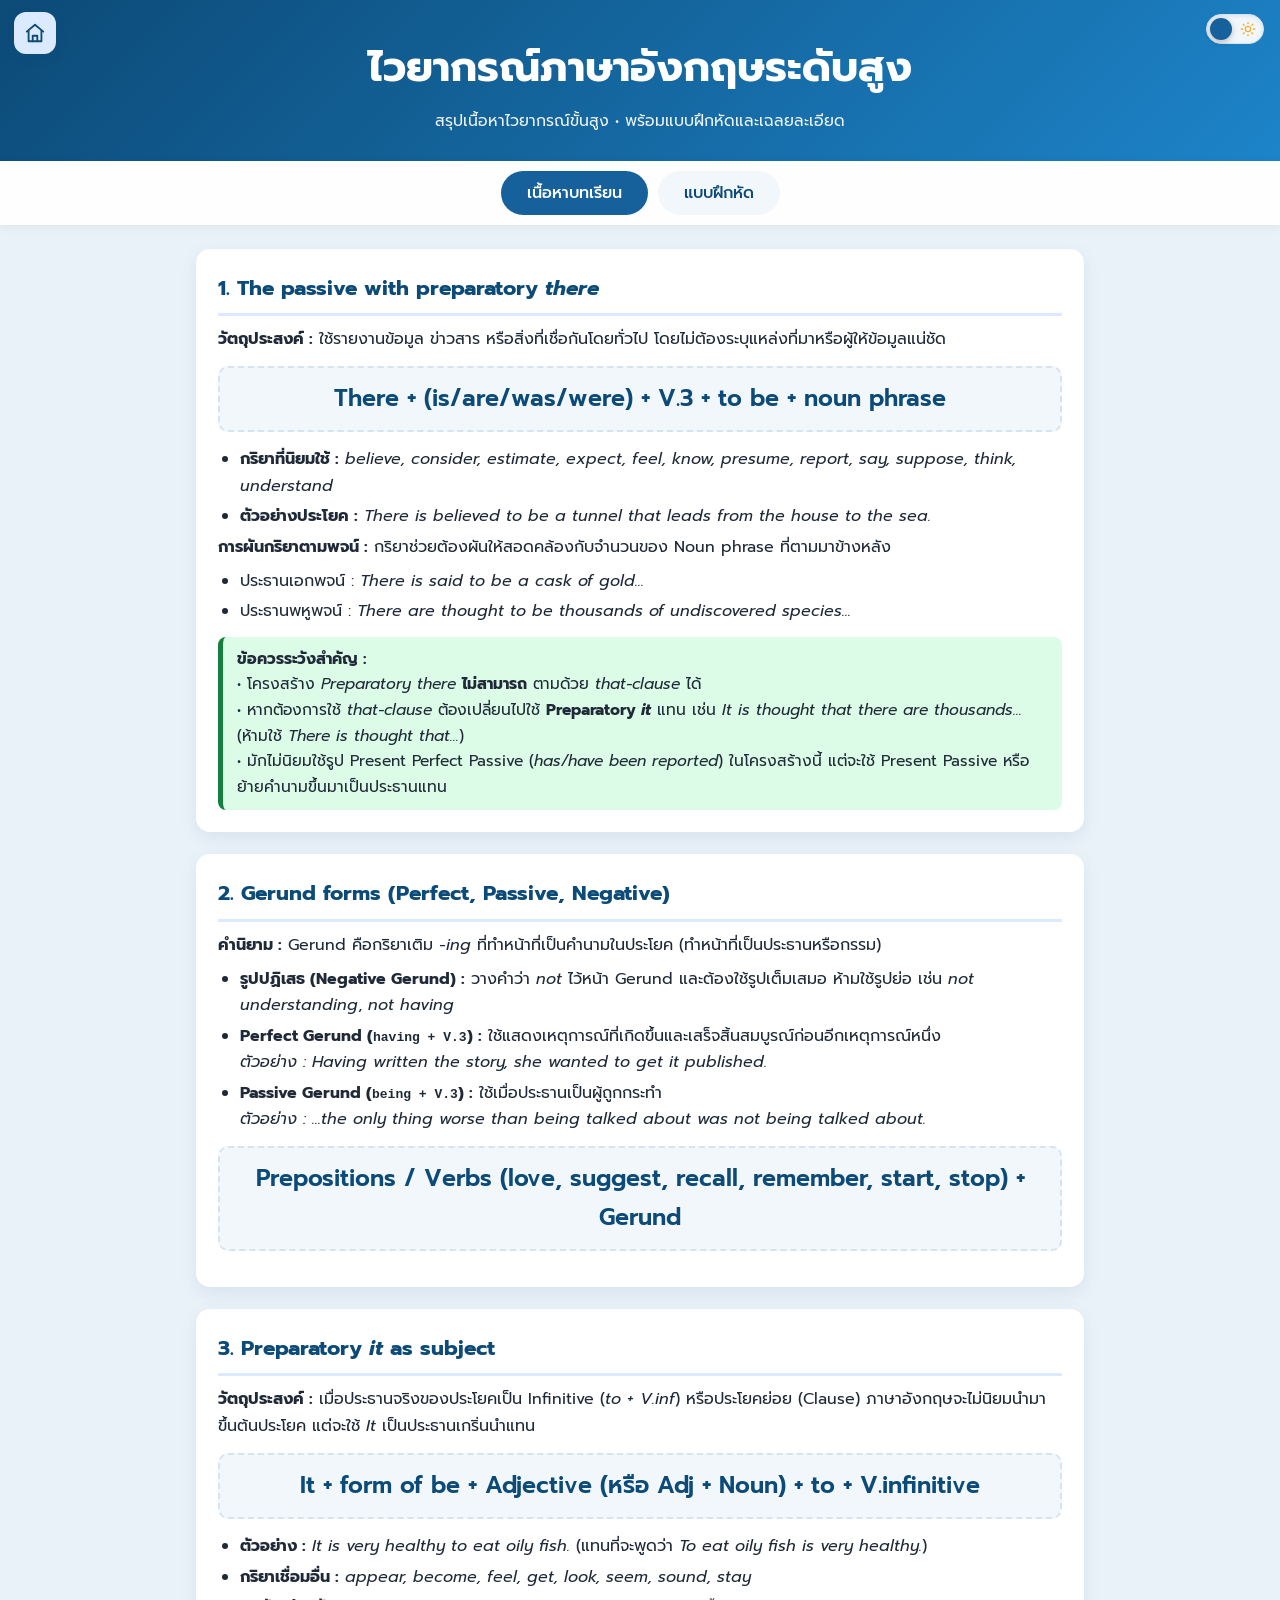
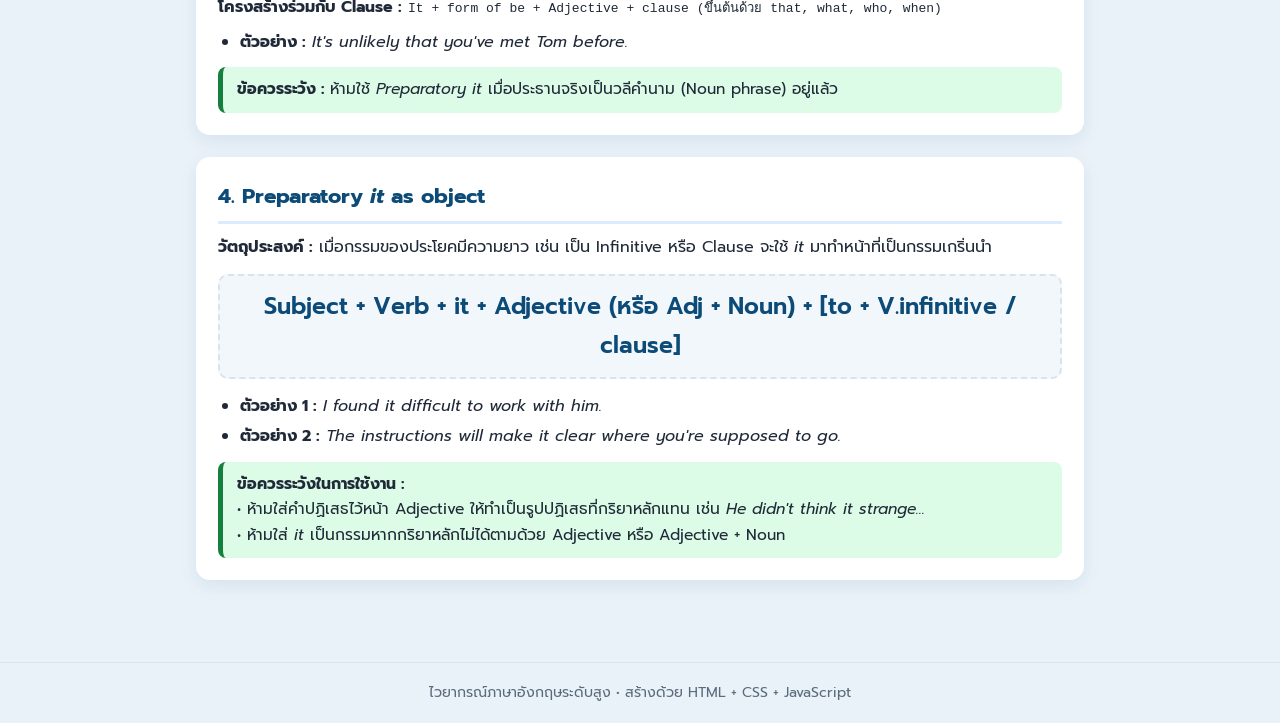
==== english.html @ a70f1b70 "Add interactive click choices and sub-tabs for english quiz" ====
<!DOCTYPE html>
<!-- ============================================================
     english.html : สรุปเนื้อหาและแบบฝึกหัดไวยากรณ์ภาษาอังกฤษระดับสูง
     ============================================================ -->
<html lang="th">
<head>
  <meta charset="UTF-8" />
  <meta name="viewport" content="width=device-width, initial-scale=1.0" />
  <meta name="color-scheme" content="light dark" />
  <title>ไวยากรณ์ภาษาอังกฤษระดับสูง | สรุปบทเรียนและแบบฝึกหัด</title>

  <link rel="preconnect" href="https://fonts.googleapis.com" />
  <link rel="preconnect" href="https://fonts.gstatic.com" crossorigin />
  <link href="https://fonts.googleapis.com/css2?family=Prompt:wght@300;400;500;600;700&display=swap" rel="stylesheet" />

  <link rel="stylesheet" href="style.css" />
  <style>
    /* สไตล์เพิ่มเติมสำหรับแบบฝึกหัดและการเฉลยแบบ Interactive */
    .quiz-container {
      margin-top: 20px;
    }
    .quiz-section-title {
      font-size: 1.5rem;
      color: var(--accent);
      margin: 32px 0 16px;
      padding-bottom: 8px;
      border-bottom: 2px solid var(--line, #e2e8f0);
    }
    .question-card {
      background: var(--card, #ffffff);
      border: 1px solid var(--line, #e2e8f0);
      border-radius: 12px;
      padding: 24px;
      margin-bottom: 20px;
      box-shadow: 0 4px 12px rgba(0,0,0,0.03);
    }
    .question-card h3 {
      font-size: 1.1rem;
      margin-bottom: 12px;
      color: var(--ink);
    }
    .question-card .tag-badge {
      display: inline-block;
      background: var(--blue-100, rgba(37, 99, 235, 0.1));
      color: var(--blue-900, var(--accent));
      font-size: 0.8rem;
      font-weight: 600;
      padding: 4px 10px;
      border-radius: 99px;
      margin-bottom: 10px;
    }
    .quiz-panel { display: none; }
    .quiz-panel.active { display: block; animation: fadeIn .35s ease; }

    /* ตัวเลือกแบบ Interactive Clickable Cards */
    .choices-grid {
      display: grid;
      gap: 10px;
      margin: 14px 0 16px;
    }
    .choice-btn {
      width: 100%;
      text-align: left;
      background: var(--field-bg, #fbfdff);
      border: 1.5px solid var(--line, #d7e3ee);
      border-radius: 10px;
      padding: 12px 16px;
      font-family: inherit;
      font-size: 0.98rem;
      color: var(--ink);
      cursor: pointer;
      display: flex;
      align-items: center;
      gap: 12px;
      transition: all 0.2s ease;
    }
    .choice-btn:hover:not(:disabled) {
      border-color: var(--blue-700, #16619c);
      background: var(--blue-100, #dbeafe);
    }
    .choice-key {
      display: grid;
      place-items: center;
      width: 28px;
      height: 28px;
      background: var(--soft-bg, #f2f7fb);
      border-radius: 6px;
      font-weight: 600;
      color: var(--blue-900, #0c4a77);
      flex-shrink: 0;
    }
    .choice-btn.correct {
      background: var(--green-bg, #dcfce7) !important;
      border-color: var(--green, #15803d) !important;
      color: var(--green, #15803d) !important;
    }
    .choice-btn.correct .choice-key {
      background: var(--green, #15803d);
      color: #fff;
    }
    .choice-btn.wrong {
      background: var(--red-bg, #fee2e2) !important;
      border-color: var(--red, #dc2626) !important;
      color: var(--red, #dc2626) !important;
    }
    .choice-btn.wrong .choice-key {
      background: var(--red, #dc2626);
      color: #fff;
    }

    /* กล่องแสดงผลลัพธ์และคำอธิบายทันที */
    .feedback-box {
      margin-top: 14px;
      padding: 16px;
      border-radius: 10px;
      font-size: 0.95rem;
      line-height: 1.6;
      animation: fadeIn .3s ease;
    }
    .feedback-box.good {
      background: var(--green-bg, #dcfce7);
      border-left: 4px solid var(--green, #15803d);
      color: var(--ink);
    }
    .feedback-box.bad {
      background: var(--red-bg, #fee2e2);
      border-left: 4px solid var(--red, #dc2626);
      color: var(--ink);
    }
  </style>
</head>

<body>

  <!-- ส่วนหัวของเว็บ -->
  <header class="site-header">
    <h1>ไวยากรณ์ภาษาอังกฤษระดับสูง</h1>
    <p>สรุปเนื้อหาไวยากรณ์ขั้นสูง • พร้อมแบบฝึกหัดและเฉลยละเอียด</p>
  </header>

  <!-- ปุ่มโลโก้ "หน้าแรก" : กลับหน้าหลัก index.html -->
  <a href="index.html" id="home-logo" class="home-logo" aria-label="กลับหน้าแรก" title="กลับหน้าแรก">
    <svg viewBox="0 0 24 24" fill="none" stroke="currentColor" stroke-width="2" stroke-linecap="round" stroke-linejoin="round" aria-hidden="true">
      <path d="M3 10.5 12 3l9 7.5"/>
      <path d="M5 9.5V21h14V9.5"/>
      <path d="M9.5 21v-6h5v6"/>
    </svg>
  </a>

  <!-- เมนูแท็บสลับหน้า -->
  <nav class="tabs" id="main-tabs">
    <button id="tab-lesson" class="tab active">เนื้อหาบทเรียน</button>
    <button id="tab-quiz" class="tab">แบบฝึกหัด</button>
  </nav>

  <!-- สวิตช์โหมดมืด/สว่าง -->
  <label class="theme-switch" title="สลับโหมดมืด/สว่าง">
    <input type="checkbox" id="theme-toggle" aria-label="สลับโหมดมืด/สว่าง" />
    <span class="switch-track">
      <svg class="icon-moon" viewBox="0 0 24 24" fill="none" stroke="currentColor" stroke-width="2" stroke-linecap="round" stroke-linejoin="round" aria-hidden="true">
        <path d="M21 12.79A9 9 0 1 1 11.21 3 7 7 0 0 0 21 12.79z"/>
      </svg>
      <svg class="icon-sun" viewBox="0 0 24 24" fill="none" stroke="currentColor" stroke-width="2" stroke-linecap="round" stroke-linejoin="round" aria-hidden="true">
        <circle cx="12" cy="12" r="4"/>
        <path d="M12 2v2M12 20v2M4.93 4.93l1.41 1.41M17.66 17.66l1.41 1.41M2 12h2M20 12h2M6.34 17.66l-1.41 1.41M19.07 4.93l-1.41 1.41"/>
      </svg>
      <span class="switch-knob"></span>
    </span>
  </label>

  <main>
    <!-- SECTION 1 : เนื้อหาบทเรียน -->
    <section id="lesson-section" class="page active">

      <!-- หัวข้อที่ 1 -->
      <article class="lesson-card card">
        <h2>1. The passive with preparatory <i>there</i></h2>
        <p><b>วัตถุประสงค์ :</b> ใช้รายงานข้อมูล ข่าวสาร หรือสิ่งที่เชื่อกันโดยทั่วไป โดยไม่ต้องระบุแหล่งที่มาหรือผู้ให้ข้อมูลแน่ชัด</p>
        <div class="formula">There + (is/are/was/were) + V.3 + to be + noun phrase</div>
        <ul>
          <li><b>กริยาที่นิยมใช้ :</b> <i>believe, consider, estimate, expect, feel, know, presume, report, say, suppose, think, understand</i></li>
          <li><b>ตัวอย่างประโยค :</b> <i>There is believed to be a tunnel that leads from the house to the sea.</i></li>
        </ul>
        <p><b>การผันกริยาตามพจน์ :</b> กริยาช่วยต้องผันให้สอดคล้องกับจำนวนของ Noun phrase ที่ตามมาข้างหลัง</p>
        <ul>
          <li>ประธานเอกพจน์ : <i>There is said to be a cask of gold...</i></li>
          <li>ประธานพหูพจน์ : <i>There are thought to be thousands of undiscovered species...</i></li>
        </ul>
        <div class="example-box">
          <b>ข้อควรระวังสำคัญ :</b><br>
          • โครงสร้าง <i>Preparatory there</i> <b>ไม่สามารถ</b> ตามด้วย <i>that-clause</i> ได้<br>
          • หากต้องการใช้ <i>that-clause</i> ต้องเปลี่ยนไปใช้ <b>Preparatory <i>it</i></b> แทน เช่น <i>It is thought that there are thousands...</i> (ห้ามใช้ <i>There is thought that...</i>)<br>
          • มักไม่นิยมใช้รูป Present Perfect Passive (<i>has/have been reported</i>) ในโครงสร้างนี้ แต่จะใช้ Present Passive หรือย้ายคำนามขึ้นมาเป็นประธานแทน
        </div>
      </article>

      <!-- หัวข้อที่ 2 -->
      <article class="lesson-card card">
        <h2>2. Gerund forms (Perfect, Passive, Negative)</h2>
        <p><b>คำนิยาม :</b> Gerund คือกริยาเติม <i>-ing</i> ที่ทำหน้าที่เป็นคำนามในประโยค (ทำหน้าที่เป็นประธานหรือกรรม)</p>
        <ul>
          <li><b>รูปปฏิเสธ (Negative Gerund) :</b> วางคำว่า <i>not</i> ไว้หน้า Gerund และต้องใช้รูปเต็มเสมอ ห้ามใช้รูปย่อ เช่น <i>not understanding</i>, <i>not having</i></li>
          <li><b>Perfect Gerund (<code>having + V.3</code>) :</b> ใช้แสดงเหตุการณ์ที่เกิดขึ้นและเสร็จสิ้นสมบูรณ์ก่อนอีกเหตุการณ์หนึ่ง<br>
            <i>ตัวอย่าง : Having written the story, she wanted to get it published.</i>
          </li>
          <li><b>Passive Gerund (<code>being + V.3</code>) :</b> ใช้เมื่อประธานเป็นผู้ถูกกระทำ<br>
            <i>ตัวอย่าง : ...the only thing worse than being talked about was not being talked about.</i>
          </li>
        </ul>
        <div class="formula">Prepositions / Verbs (love, suggest, recall, remember, start, stop) + Gerund</div>
      </article>

      <!-- หัวข้อที่ 3 -->
      <article class="lesson-card card">
        <h2>3. Preparatory <i>it</i> as subject</h2>
        <p><b>วัตถุประสงค์ :</b> เมื่อประธานจริงของประโยคเป็น Infinitive (<i>to + V.inf</i>) หรือประโยคย่อย (Clause) ภาษาอังกฤษจะไม่นิยมนำมาขึ้นต้นประโยค แต่จะใช้ <i>It</i> เป็นประธานเกริ่นนำแทน</p>
        <div class="formula">It + form of be + Adjective (หรือ Adj + Noun) + to + V.infinitive</div>
        <ul>
          <li><b>ตัวอย่าง :</b> <i>It is very healthy to eat oily fish.</i> (แทนที่จะพูดว่า <i>To eat oily fish is very healthy.</i>)</li>
          <li><b>กริยาเชื่อมอื่น :</b> <i>appear, become, feel, get, look, seem, sound, stay</i></li>
        </ul>
        <p><b>โครงสร้างร่วมกับ Clause :</b> <code>It + form of be + Adjective + clause (ขึ้นต้นด้วย that, what, who, when)</code></p>
        <ul>
          <li><b>ตัวอย่าง :</b> <i>It's unlikely that you've met Tom before.</i></li>
        </ul>
        <div class="example-box">
          <b>ข้อควรระวัง :</b> ห้ามใช้ <i>Preparatory it</i> เมื่อประธานจริงเป็นวลีคำนาม (Noun phrase) อยู่แล้ว
        </div>
      </article>

      <!-- หัวข้อที่ 4 -->
      <article class="lesson-card card">
        <h2>4. Preparatory <i>it</i> as object</h2>
        <p><b>วัตถุประสงค์ :</b> เมื่อกรรมของประโยคมีความยาว เช่น เป็น Infinitive หรือ Clause จะใช้ <i>it</i> มาทำหน้าที่เป็นกรรมเกริ่นนำ</p>
        <div class="formula">Subject + Verb + it + Adjective (หรือ Adj + Noun) + [to + V.infinitive / clause]</div>
        <ul>
          <li><b>ตัวอย่าง 1 :</b> <i>I found it difficult to work with him.</i></li>
          <li><b>ตัวอย่าง 2 :</b> <i>The instructions will make it clear where you're supposed to go.</i></li>
        </ul>
        <div class="example-box">
          <b>ข้อควรระวังในการใช้งาน :</b><br>
          • ห้ามใส่คำปฏิเสธไว้หน้า Adjective ให้ทำเป็นรูปปฏิเสธที่กริยาหลักแทน เช่น <i>He didn't think it strange...</i><br>
          • ห้ามใส่ <i>it</i> เป็นกรรมหากกริยาหลักไม่ได้ตามด้วย Adjective หรือ Adjective + Noun
        </div>
      </article>

    </section>

    <!-- SECTION 2 : แบบฝึกหัด (20 ข้อ) -->
    <section id="quiz-section" class="page">
      <div class="quiz-container">
        <h2 class="quiz-section-title">แบบฝึกหัดทบทวนไวยากรณ์ (English Quiz - 20 ข้อ)</h2>

        <!-- สลับแท็บย่อยในแบบฝึกหัด -->
        <nav class="tabs" id="quiz-sub-tabs" style="margin-bottom: 24px; position: static; box-shadow: none;">
          <button id="sub-tab-general" class="tab active">แบบฝึกหัดทั่วไป (ข้อ 1-10)</button>
          <button id="sub-tab-exam" class="tab">แบบฝึกหัดสอบเข้า / IELTS (ข้อ 11-20)</button>
        </nav>

        <!-- ==================== 1. ระดับพื้นฐาน (General Quiz) 10 ข้อ ==================== -->
        <div id="quiz-general-panel" class="quiz-panel active">
          <h3 style="color: var(--ink); margin: 0 0 16px;">1. ระดับพื้นฐาน (General Quiz)</h3>

          <!-- ข้อ 1 -->
          <div class="question-card" data-correct="1">
            <span class="tag-badge">หัวข้อที่ 1: Preparatory There</span>
            <h3>ข้อ 1: ______ believed to be a rare species of bird living in this remote forest.</h3>
            <div class="choices">
              <button class="choice-btn" data-index="0"><span class="choice-key">A</span><span>It is</span></button>
              <button class="choice-btn" data-index="1"><span class="choice-key">B</span><span>There is</span></button>
              <button class="choice-btn" data-index="2"><span class="choice-key">C</span><span>There are</span></button>
              <button class="choice-btn" data-index="3"><span class="choice-key">D</span><span>They are</span></button>
            </div>
            <div class="feedback" hidden>
              <b>ตอบ: B) There is</b><br>
              <b>คำอธิบาย:</b> ใช้โครงสร้าง <i>There + is + believed to be + noun phrase</i> เนื่องจาก noun phrase (a rare species) เป็นเอกพจน์ จึงใช้ <i>is</i>
            </div>
          </div>

          <!-- ข้อ 2 -->
          <div class="question-card" data-correct="2">
            <span class="tag-badge">หัวข้อที่ 2: Gerund Forms</span>
            <h3>ข้อ 2: She was proud of ______ the national competition last year.</h3>
            <div class="choices">
              <button class="choice-btn" data-index="0"><span class="choice-key">A</span><span>win</span></button>
              <button class="choice-btn" data-index="1"><span class="choice-key">B</span><span>winning</span></button>
              <button class="choice-btn" data-index="2"><span class="choice-key">C</span><span>having won</span></button>
              <button class="choice-btn" data-index="3"><span class="choice-key">D</span><span>being won</span></button>
            </div>
            <div class="feedback" hidden>
              <b>ตอบ: C) having won</b><br>
              <b>คำอธิบาย:</b> หลังบุพบท (of) ต้องใช้ Gerund และเหตุการณ์ชนะเกิดขึ้นเสร็จสิ้นก่อนความภูมิใจในปัจจุบัน จึงใช้ Perfect Gerund (<i>having + V.3</i>)
            </div>
          </div>

          <!-- ข้อ 3 -->
          <div class="question-card" data-correct="0">
            <span class="tag-badge">หัวข้อที่ 2: Negative Gerund</span>
            <h3>ข้อ 3: ______ the rules clearly caused a major misunderstanding among team members.</h3>
            <div class="choices">
              <button class="choice-btn" data-index="0"><span class="choice-key">A</span><span>Not explaining</span></button>
              <button class="choice-btn" data-index="1"><span class="choice-key">B</span><span>Explaining not</span></button>
              <button class="choice-btn" data-index="2"><span class="choice-key">C</span><span>Didn't explain</span></button>
              <button class="choice-btn" data-index="3"><span class="choice-key">D</span><span>No explaining</span></button>
            </div>
            <div class="feedback" hidden>
              <b>ตอบ: A) Not explaining</b><br>
              <b>คำอธิบาย:</b> รูปปฏิเสธของ Gerund ต้องวางคำว่า <i>not</i> ไว้หน้า Gerund เสมอ (ห้ามใช้รูปย่อและห้ามไว้หลัง)
            </div>
          </div>

          <!-- ข้อ 4 -->
          <div class="question-card" data-correct="2">
            <span class="tag-badge">หัวข้อที่ 3: Preparatory It (Subject)</span>
            <h3>ข้อ 4: ______ is essential to submit your application before the deadline.</h3>
            <div class="choices">
              <button class="choice-btn" data-index="0"><span class="choice-key">A</span><span>There</span></button>
              <button class="choice-btn" data-index="1"><span class="choice-key">B</span><span>This</span></button>
              <button class="choice-btn" data-index="2"><span class="choice-key">C</span><span>It</span></button>
              <button class="choice-btn" data-index="3"><span class="choice-key">D</span><span>That</span></button>
            </div>
            <div class="feedback" hidden>
              <b>ตอบ: C) It</b><br>
              <b>คำอธิบาย:</b> ใช้ Preparatory <i>it</i> เป็นประธานเกริ่นนำ เมื่อประธานแท้จริงอยู่ข้างหลังคือ Infinitive phrase (<i>to submit...</i>)
            </div>
          </div>

          <!-- ข้อ 5 -->
          <div class="question-card" data-correct="2">
            <span class="tag-badge">หัวข้อที่ 4: Preparatory It (Object)</span>
            <h3>ข้อ 5: I find ______ difficult to concentrate when listening to loud music.</h3>
            <div class="choices">
              <button class="choice-btn" data-index="0"><span class="choice-key">A</span><span>this</span></button>
              <button class="choice-btn" data-index="1"><span class="choice-key">B</span><span>that</span></button>
              <button class="choice-btn" data-index="2"><span class="choice-key">C</span><span>it</span></button>
              <button class="choice-btn" data-index="3"><span class="choice-key">D</span><span>what</span></button>
            </div>
            <div class="feedback" hidden>
              <b>ตอบ: C) it</b><br>
              <b>คำอธิบาย:</b> ใช้ Preparatory <i>it</i> เป็นกรรมเกริ่นนำตามหลังกริยา (find) ก่อนตามด้วย Adjective (difficult) และ Infinitive phrase
            </div>
          </div>

          <!-- ข้อ 6 -->
          <div class="question-card" data-correct="2">
            <span class="tag-badge">หัวข้อที่ 1: Preparatory There</span>
            <h3>ข้อ 6: ______ thought to be several reasons for the sudden climate change.</h3>
            <div class="choices">
              <button class="choice-btn" data-index="0"><span class="choice-key">A</span><span>It is</span></button>
              <button class="choice-btn" data-index="1"><span class="choice-key">B</span><span>There is</span></button>
              <button class="choice-btn" data-index="2"><span class="choice-key">C</span><span>There are</span></button>
              <button class="choice-btn" data-index="3"><span class="choice-key">D</span><span>They are</span></button>
            </div>
            <div class="feedback" hidden>
              <b>ตอบ: C) There are</b><br>
              <b>คำอธิบาย:</b> Noun phrase คือ "several reasons" เป็นพหูพจน์ กริยาจึงต้องใช้ <i>are thought to be</i>
            </div>
          </div>

          <!-- ข้อ 7 -->
          <div class="question-card" data-correct="2">
            <span class="tag-badge">หัวข้อที่ 2: Passive Gerund</span>
            <h3>ข้อ 7: He really dislikes ______ without being given a proper chance to explain.</h3>
            <div class="choices">
              <button class="choice-btn" data-index="0"><span class="choice-key">A</span><span>to judge</span></button>
              <button class="choice-btn" data-index="1"><span class="choice-key">B</span><span>judging</span></button>
              <button class="choice-btn" data-index="2"><span class="choice-key">C</span><span>being judged</span></button>
              <button class="choice-btn" data-index="3"><span class="choice-key">D</span><span>having judged</span></button>
            </div>
            <div class="feedback" hidden>
              <b>ตอบ: C) being judged</b><br>
              <b>คำอธิบาย:</b> หลัง dislike ต้องตามด้วย Gerund และในบริบทนี้ประธานเป็นผู้ถูกตัดสิน จึงต้องใช้ Passive Gerund (<i>being + V.3</i>)
            </div>
          </div>

          <!-- ข้อ 8 -->
          <div class="question-card" data-correct="1">
            <span class="tag-badge">หัวข้อที่ 3: Preparatory It (Subject)</span>
            <h3>ข้อ 8: ______ seemed that nobody understood the complicated instructions.</h3>
            <div class="choices">
              <button class="choice-btn" data-index="0"><span class="choice-key">A</span><span>There</span></button>
              <button class="choice-btn" data-index="1"><span class="choice-key">B</span><span>It</span></button>
              <button class="choice-btn" data-index="2"><span class="choice-key">C</span><span>This</span></button>
              <button class="choice-btn" data-index="3"><span class="choice-key">D</span><span>What</span></button>
            </div>
            <div class="feedback" hidden>
              <b>ตอบ: B) It</b><br>
              <b>คำอธิบาย:</b> โครงสร้าง <i>It + seemed + that-clause</i> ใช้เกริ่นนำประโยคย่อยที่เป็นประธานแท้จริง
            </div>
          </div>

          <!-- ข้อ 9 -->
          <div class="question-card" data-correct="2">
            <span class="tag-badge">หัวข้อที่ 4: Preparatory It (Object)</span>
            <h3>ข้อ 9: We consider ______ important to protect our personal data online.</h3>
            <div class="choices">
              <button class="choice-btn" data-index="0"><span class="choice-key">A</span><span>this</span></button>
              <button class="choice-btn" data-index="1"><span class="choice-key">B</span><span>that</span></button>
              <button class="choice-btn" data-index="2"><span class="choice-key">C</span><span>it</span></button>
              <button class="choice-btn" data-index="3"><span class="choice-key">D</span><span>them</span></button>
            </div>
            <div class="feedback" hidden>
              <b>ตอบ: C) it</b><br>
              <b>คำอธิบาย:</b> ใช้ <i>it</i> เป็นกรรมเกริ่นนำก่อน Adjective (important) และ to-infinitive phrase
            </div>
          </div>

          <!-- ข้อ 10 -->
          <div class="question-card" data-correct="1">
            <span class="tag-badge">หัวข้อที่ 2: Gerund after Prepositions</span>
            <h3>ข้อ 10: Instead of ______, she decided to talk directly to the manager.</h3>
            <div class="choices">
              <button class="choice-btn" data-index="0"><span class="choice-key">A</span><span>complain</span></button>
              <button class="choice-btn" data-index="1"><span class="choice-key">B</span><span>complaining</span></button>
              <button class="choice-btn" data-index="2"><span class="choice-key">C</span><span>complained</span></button>
              <button class="choice-btn" data-index="3"><span class="choice-key">D</span><span>having complain</span></button>
            </div>
            <div class="feedback" hidden>
              <b>ตอบ: B) complaining</b><br>
              <b>คำอธิบาย:</b> หลังบุพบท (instead of) ต้องตามด้วยกริยาเติม <i>-ing</i> (Gerund) เสมอ
            </div>
          </div>
        </div>


        <!-- ==================== 2. ระดับสอบเข้าและเก็งข้อสอบสากล (Exam Prep) 10 ข้อ ==================== -->
        <div id="quiz-exam-panel" class="quiz-panel" hidden>
          <h3 style="color: var(--ink); margin: 0 0 16px;">2. ระดับสอบเข้าและเก็งข้อสอบสากล (Exam Prep)</h3>

          <!-- ข้อ 11 -->
          <div class="question-card" data-correct="2">
            <span class="tag-badge">แนวข้อสอบ: A-Level English</span>
            <h3>ข้อ 11: Which of the following sentences is grammatically INCORRECT?</h3>
            <div class="choices">
              <button class="choice-btn" data-index="0"><span class="choice-key">A</span><span>There are reported to be several new planets discovered recently.</span></button>
              <button class="choice-btn" data-index="1"><span class="choice-key">B</span><span>It is thought that there are thousands of stars in the galaxy.</span></button>
              <button class="choice-btn" data-index="2"><span class="choice-key">C</span><span>There is believed that the ancient artifact dates back to 500 BC.</span></button>
              <button class="choice-btn" data-index="3"><span class="choice-key">D</span><span>Thousands of species are thought to exist in the Amazon rainforest.</span></button>
            </div>
            <div class="feedback" hidden>
              <b>ตอบ: C) There is believed that the ancient artifact dates back to 500 BC.</b><br>
              <b>คำอธิบาย:</b> โครงสร้าง <i>Preparatory there</i> ห้ามตามด้วย <i>that-clause</i> เด็ดขาด (ต้องใช้ <i>It is believed that...</i> แทน) ข้อ C จึงผิดหลักไวยากรณ์
            </div>
          </div>

          <!-- ข้อ 12 -->
          <div class="question-card" data-correct="1">
            <span class="tag-badge">แนวข้อสอบ: TGAT English</span>
            <h3>ข้อ 12: Due to her exceptional performance, she couldn't help ______ when the director offered her the leading role.</h3>
            <div class="choices">
              <button class="choice-btn" data-index="0"><span class="choice-key">A</span><span>cry</span></button>
              <button class="choice-btn" data-index="1"><span class="choice-key">B</span><span>crying</span></button>
              <button class="choice-btn" data-index="2"><span class="choice-key">C</span><span>being cried</span></button>
              <button class="choice-btn" data-index="3"><span class="choice-key">D</span><span>having cried</span></button>
            </div>
            <div class="feedback" hidden>
              <b>ตอบ: B) crying</b><br>
              <b>คำอธิบาย:</b> สำนวน <i>couldn't help</i> ต้องตามด้วยกริยาเติม <i>-ing</i> (Gerund) เสมอ หมายถึง "อดไม่ได้ที่จะ..."
            </div>
          </div>

          <!-- ข้อ 13 -->
          <div class="question-card" data-correct="1">
            <span class="tag-badge">แนวข้อสอบ: IELTS Reading & Grammar</span>
            <h3>ข้อ 13: Many scientists consider ______ vital to preserve endangered ecosystems before it is too late.</h3>
            <div class="choices">
              <button class="choice-btn" data-index="0"><span class="choice-key">A</span><span>this</span></button>
              <button class="choice-btn" data-index="1"><span class="choice-key">B</span><span>it</span></button>
              <button class="choice-btn" data-index="2"><span class="choice-key">C</span><span>that</span></button>
              <button class="choice-btn" data-index="3"><span class="choice-key">D</span><span>what</span></button>
            </div>
            <div class="feedback" hidden>
              <b>ตอบ: B) it</b><br>
              <b>คำอธิบาย:</b> ใช้ Preparatory <i>it</i> เป็นกรรมรองรับโครงสร้าง <i>Subject + consider + it + Adj (vital) + to-infinitive (to preserve...)</i>
            </div>
          </div>

          <!-- ข้อ 14 -->
          <div class="question-card" data-correct="1">
            <span class="tag-badge">แนวข้อสอบ: Advanced University Entrance</span>
            <h3>ข้อ 14: ______ denied that economic inflation has severely impacted small businesses nationwide.</h3>
            <div class="choices">
              <button class="choice-btn" data-index="0"><span class="choice-key">A</span><span>There is</span></button>
              <button class="choice-btn" data-index="1"><span class="choice-key">B</span><span>It is</span></button>
              <button class="choice-btn" data-index="2"><span class="choice-key">C</span><span>There are</span></button>
              <button class="choice-btn" data-index="3"><span class="choice-key">D</span><span>It has</span></button>
            </div>
            <div class="feedback" hidden>
              <b>ตอบ: B) It is</b><br>
              <b>คำอธิบาย:</b> เมื่อตามด้วย <i>that-clause</i> ในรูปแบบ Passive ของกริยารายงาน จะต้องใช้ <i>It is denied that...</i> (ห้ามใช้ There is denied)
            </div>
          </div>

          <!-- ข้อ 15 -->
          <div class="question-card" data-correct="1">
            <span class="tag-badge">แนวข้อสอบ: IELTS Writing Structure</span>
            <h3>ข้อ 15: Rather than blaming others, she took full responsibility for ______ the confidential report incorrectly.</h3>
            <div class="choices">
              <button class="choice-btn" data-index="0"><span class="choice-key">A</span><span>file</span></button>
              <button class="choice-btn" data-index="1"><span class="choice-key">B</span><span>having filed</span></button>
              <button class="choice-btn" data-index="2"><span class="choice-key">C</span><span>have filed</span></button>
              <button class="choice-btn" data-index="3"><span class="choice-key">D</span><span>being filed</span></button>
            </div>
            <div class="feedback" hidden>
              <b>ตอบ: B) having filed</b><br>
              <b>คำอธิบาย:</b> หลังบุพบท (for) ต้องใช้ Gerund และการกระทำยื่นรายงานผิดเกิดขึ้นก่อนในอดีต จึงใช้ Perfect Gerund (<i>having + V.3</i>)
            </div>
          </div>

          <!-- ข้อ 16 -->
          <div class="question-card" data-correct="2">
            <span class="tag-badge">แนวข้อสอบ: CU-TEP / TU-GET (Advanced)</span>
            <h3>ข้อ 16: The board made ______ clear that no exceptions would be made for late submissions.</h3>
            <div class="choices">
              <button class="choice-btn" data-index="0"><span class="choice-key">A</span><span>this</span></button>
              <button class="choice-btn" data-index="1"><span class="choice-key">B</span><span>that</span></button>
              <button class="choice-btn" data-index="2"><span class="choice-key">C</span><span>it</span></button>
              <button class="choice-btn" data-index="3"><span class="choice-key">D</span><span>what</span></button>
            </div>
            <div class="feedback" hidden>
              <b>ตอบ: C) it</b><br>
              <b>คำอธิบาย:</b> โครงสร้าง <i>Subject + made + it + Adj (clear) + that-clause</i> ใช้ Preparatory <i>it</i> เป็นกรรมเกริ่นนำก่อน that-clause
            </div>
          </div>

          <!-- ข้อ 17 -->
          <div class="question-card" data-correct="1">
            <span class="tag-badge">แนวข้อสอบ: A-Level English Grammar</span>
            <h3>ข้อ 17: ______ estimated that over one million tourists visit this historical landmark every year.</h3>
            <div class="choices">
              <button class="choice-btn" data-index="0"><span class="choice-key">A</span><span>There is</span></button>
              <button class="choice-btn" data-index="1"><span class="choice-key">B</span><span>It is</span></button>
              <button class="choice-btn" data-index="2"><span class="choice-key">C</span><span>They are</span></button>
              <button class="choice-btn" data-index="3"><span class="choice-key">D</span><span>There are</span></button>
            </div>
            <div class="feedback" hidden>
              <b>ตอบ: B) It is</b><br>
              <b>คำอธิบาย:</b> เมื่อตามด้วย <i>that-clause</i> (over one million tourists visit...) ต้องใช้โครงสร้าง <i>It is estimated that...</i>
            </div>
          </div>

          <!-- ข้อ 18 -->
          <div class="question-card" data-correct="2">
            <span class="tag-badge">แนวข้อสอบ: IELTS Advanced Grammar</span>
            <h3>ข้อ 18: ______ known to be several underground water reservoirs beneath the desert surface.</h3>
            <div class="choices">
              <button class="choice-btn" data-index="0"><span class="choice-key">A</span><span>It is</span></button>
              <button class="choice-btn" data-index="1"><span class="choice-key">B</span><span>There is</span></button>
              <button class="choice-btn" data-index="2"><span class="choice-key">C</span><span>There are</span></button>
              <button class="choice-btn" data-index="3"><span class="choice-key">D</span><span>They are</span></button>
            </div>
            <div class="feedback" hidden>
              <b>ตอบ: C) There are</b><br>
              <b>คำอธิบาย:</b> ใช้โครงสร้าง <i>There + are + known to be + noun phrase</i> โดยสอดคล้องกับพจน์ของ "several underground water reservoirs" (พหูพจน์)
            </div>
          </div>

          <!-- ข้อ 19 -->
          <div class="question-card" data-correct="1">
            <span class="tag-badge">แนวข้อสอบ: TGAT / Senior High School</span>
            <h3>ข้อ 19: She was worried about ______ about her mistake in front of the entire department.</h3>
            <div class="choices">
              <button class="choice-btn" data-index="0"><span class="choice-key">A</span><span>laughing</span></button>
              <button class="choice-btn" data-index="1"><span class="choice-key">B</span><span>being laughed</span></button>
              <button class="choice-btn" data-index="2"><span class="choice-key">C</span><span>having laughed</span></button>
              <button class="choice-btn" data-index="3"><span class="choice-key">D</span><span>laugh</span></button>
            </div>
            <div class="feedback" hidden>
              <b>ตอบ: B) being laughed</b><br>
              <b>คำอธิบาย:</b> หลังบุพบท about ใช้ Gerund และประธานเป็นผู้ถูกหัวเราะเยาะ จึงใช้ Passive Gerund (<i>being + V.3</i>)
            </div>
          </div>

          <!-- ข้อ 20 -->
          <div class="question-card" data-correct="2">
            <span class="tag-badge">แนวข้อสอบ: A-Level / University Entrance</span>
            <h3>ข้อ 20: Residents found ______ surprising that the local government approved the construction project so quickly.</h3>
            <div class="choices">
              <button class="choice-btn" data-index="0"><span class="choice-key">A</span><span>this</span></button>
              <button class="choice-btn" data-index="1"><span class="choice-key">B</span><span>that</span></button>
              <button class="choice-btn" data-index="2"><span class="choice-key">C</span><span>it</span></button>
              <button class="choice-btn" data-index="3"><span class="choice-key">D</span><span>what</span></button>
            </div>
            <div class="feedback" hidden>
              <b>ตอบ: C) it</b><br>
              <b>คำอธิบาย:</b> โครงสร้าง <i>Subject + found + it + Adj (surprising) + that-clause</i> ใช้ Preparatory <i>it</i> เป็นกรรมเกริ่นนำ
            </div>
          </div>
        </div>

      </div>
    </section>

  </main>

  <!-- ส่วนท้ายเว็บ -->
  <footer class="site-footer">
    ไวยากรณ์ภาษาอังกฤษระดับสูง • สร้างด้วย HTML + CSS + JavaScript
  </footer>

  <script src="script.js"></script>
  <script>
    /* ระบบสลับแท็บ (Tabs Navigation) ในหน้า english.html */
    const tabLesson = document.getElementById("tab-lesson");
    const tabQuiz = document.getElementById("tab-quiz");
    const lessonSection = document.getElementById("lesson-section");
    const quizSection = document.getElementById("quiz-section");

    if (tabLesson && tabQuiz && lessonSection && quizSection) {
      tabLesson.addEventListener("click", () => {
        tabLesson.classList.add("active");
        tabQuiz.classList.remove("active");
        lessonSection.classList.add("active");
        quizSection.classList.remove("active");
        window.scrollTo({ top: 0, behavior: "smooth" });
      });

      tabQuiz.addEventListener("click", () => {
        tabQuiz.classList.add("active");
        tabLesson.classList.remove("active");
        quizSection.classList.add("active");
        lessonSection.classList.remove("active");
        window.scrollTo({ top: 0, behavior: "smooth" });
      });
    }

    /* ระบบสลับแท็บย่อยภายในแบบฝึกหัด (แบบฝึกหัดทั่วไป vs แบบฝึกหัดสอบเข้า / IELTS) */
    const subTabGeneral = document.getElementById("sub-tab-general");
    const subTabExam = document.getElementById("sub-tab-exam");
    const quizGeneralPanel = document.getElementById("quiz-general-panel");
    const quizExamPanel = document.getElementById("quiz-exam-panel");

    if (subTabGeneral && subTabExam && quizGeneralPanel && quizExamPanel) {
      subTabGeneral.addEventListener("click", () => {
        subTabGeneral.classList.add("active");
        subTabExam.classList.remove("active");
        quizGeneralPanel.classList.add("active");
        quizGeneralPanel.hidden = false;
        quizExamPanel.classList.remove("active");
        quizExamPanel.hidden = true;
      });

      subTabExam.addEventListener("click", () => {
        subTabExam.classList.add("active");
        subTabGeneral.classList.remove("active");
        quizExamPanel.classList.add("active");
        quizExamPanel.hidden = false;
        quizGeneralPanel.classList.remove("active");
        quizGeneralPanel.hidden = true;
      });
    }

    /* ระบบตรวจคำตอบแบบ Interactive ทันทีเมื่อคลิกตัวเลือก (เปิดคำอธิบายทันที) */
    document.querySelectorAll(".question-card").forEach((card) => {
      const correctIdx = parseInt(card.dataset.correct, 10);
      const choiceBtns = card.querySelectorAll(".choice-btn");
      const feedbackBox = card.querySelector(".feedback");

      choiceBtns.forEach((btn) => {
        btn.addEventListener("click", () => {
          if (card.classList.contains("answered")) return;
          card.classList.add("answered");

          const selectedIdx = parseInt(btn.dataset.index, 10);
          const isCorrect = selectedIdx === correctIdx;

          choiceBtns.forEach((b, i) => {
            b.disabled = true;
            if (i === correctIdx) {
              b.classList.add("correct");
            } else if (i === selectedIdx && !isCorrect) {
              b.classList.add("wrong");
            }
          });

          if (feedbackBox) {
            feedbackBox.hidden = false;
            feedbackBox.classList.add(isCorrect ? "good" : "bad");
          }
        });
      });
    });
  </script>
</body>
</html>
---- style.css ----
﻿/* ============================================================
   style.css : ไฟล์ตกแต่งหน้าเว็บทั้งหมด
   ------------------------------------------------------------
   โครงสร้างไฟล์แบ่งเป็น 8 ส่วน
     1) ตัวแปรสี + ค่าพื้นฐานของหน้าเว็บ
     2) ส่วนหัว (header) + แท็บเมนู (tabs) + ปุ่มสลับธีม
     3) การ์ดเนื้อหาบทเรียน
     4) แบบฝึกหัด (คำถาม ปุ่มตัวเลือก คำอธิบาย)
     5) หน้าสรุปคะแนน
     6) กระดานวาดรูป/คิดเลข (Canvas + พื้นที่พิมพ์สมการ)
     7) Responsive สำหรับจอมือถือ
     8) Dark Mode (html.dark = สลับค่าตัวแปรทั้งชุด)
   ============================================================ */

/* ---------- 1) ตัวแปรสีและค่าพื้นฐาน ----------
   เก็บสี/มุมโค้ง/เงาไว้ใน :root เพื่อใช้ซ้ำได้ทั่วไฟล์
   โหมดมืดแค่ "override ตัวแปรชุดเดิม" ใน html.dark ที่ท้ายไฟล์
   ถ้าจะเปลี่ยนธีมสี แก้ที่นี่ + ท้ายไฟล์ที่เดียวเปลี่ยนทั้งเว็บ */
:root {
  --blue-900: #0c4a77;      /* น้ำเงินเข้ม (หัวข้อ ปุ่มกด) */
  --blue-700: #16619c;      /* น้ำเงินหลัก */
  --blue-100: #dbeafe;      /* น้ำเงินอ่อน (พื้นหลังป้าย/วง focus) */
  --ink:     #1f2937;       /* สีตัวอักษรหลัก */
  --muted:   #5b6b7c;       /* สีตัวอักษรรอง/คำอธิบาย */
  --bg:      #eaf2f9;       /* สีพื้นหลังหน้าเว็บ */
  --card:    #ffffff;       /* สีพื้นการ์ด */
  --accent:  #f59e0b;       /* สีเหลืองทอง (ไฮไลต์) */
  --green:   #15803d;       /* สีเขียว = ถูกต้อง */
  --green-bg:#dcfce7;
  --red:     #dc2626;       /* สีแดง = ผิด */
  --red-bg:  #fee2e2;
  --ring-track:#e2ecf5;     /* พื้นวงคะแนน / แถบ progress */
  --line:    #d7e3ee;       /* เส้นขอบ/เส้นคั่นอ่อน */
  --soft-bg: #f2f7fb;       /* พื้นหลังชิ้นส่วนรอง */
  --field-bg:#fbfdff;       /* พื้นหลังช่องกรอก/ปุ่มตัวเลือก */
  --radius:  14px;
  --shadow:  0 6px 18px rgba(12, 74, 119, .09);
}

/* รีเซ็ตค่าเริ่มต้นของ browser ให้ทุก element คำนวณขนาดง่าย */
* { box-sizing: border-box; margin: 0; padding: 0; }

/* attribute hidden ต้องชนะ display ของ class เสมอ
   (ไม่งั้น .tabs{display:flex} จะทับ [hidden] ทำให้แท็บโชว์ตอนหน้าแรก!) */
[hidden] { display: none !important; }

body {
  font-family: 'Prompt', 'Segoe UI', Tahoma, sans-serif;
  background: var(--bg);
  color: var(--ink);
  line-height: 1.65;
}

/* ---------- 2) ส่วนหัวและแท็บเมนู ---------- */
.site-header {
  background: linear-gradient(135deg, var(--blue-900), #1d84c9);
  color: #fff;
  text-align: center;
  padding: 34px 16px 26px;
}
.site-header h1 { font-size: clamp(1.7rem, 4vw, 2.6rem); }
.site-header p  { opacity: .92; margin-top: 6px; font-size: .98rem; }

/* แท็บเมนูติดขอบบนจอเสมอ (sticky) เวลาเลื่อนหน้าลง */
.tabs {
  position: sticky; top: 0; z-index: 50;
  display: flex; justify-content: center; align-items: center; gap: 10px;
  background: rgba(255, 255, 255, .92);
  backdrop-filter: blur(6px);
  padding: 10px;
  box-shadow: 0 2px 10px rgba(0, 0, 0, .06);
}
.tab {
  border: none; background: var(--soft-bg); color: var(--blue-900);
  padding: 10px 26px; border-radius: 999px;
  font-family: inherit; font-size: 1rem; font-weight: 500;
  cursor: pointer; transition: .2s;
}
.tab:hover  { filter: brightness(.96); }
.tab.active { background: var(--blue-700); color: #fff; }

/* ---------- ปุ่มโลโก้ "หน้าแรก" : ลอยมุมซ้ายบน (บ้าน) ----------
   โชว์เฉพาะตอนอยู่ "ใน" วิชา (hidden ตอนอยู่หน้าแรก)
   กด = กลับหน้าเลือกวิชา */
.home-logo {
  position: fixed; top: 12px; left: 14px; z-index: 90;
  width: 42px; height: 42px;
  border: none; border-radius: 12px;
  background: var(--blue-100); color: var(--blue-900);
  display: grid; place-items: center;
  cursor: pointer;
  box-shadow: 0 3px 10px rgba(12, 74, 119, .18);
  transition: transform .15s, filter .15s;
}
.home-logo:hover  { transform: translateY(-2px); filter: brightness(1.05); }
.home-logo:active { transform: scale(.94); }
.home-logo svg    { width: 22px; height: 22px; }

/* ---------- สวิตช์โหมดมืด/สว่าง : ลอยมุมขวาบนของเว็บ ----------
   โครงสร้าง : label.theme-switch > checkbox(ซ่อน) + span.switch-track
   (ไอคอน 2 ตัว + knob) — checked = โหมดมืด
   z-index 70 = ต่ำกว่าแผงคิดเลข (80) → ตอนแผงเปิด แผงปิดทับสวิตช์
   ไม่งั้นสวิตช์จะทับปุ่ม × ปิดแผง! */
.theme-switch {
  position: fixed; top: 14px; right: 16px; z-index: 70;
  display: inline-flex; align-items: center;
  cursor: pointer; user-select: none;
}
.theme-switch input { position: absolute; opacity: 0; pointer-events: none; }
.switch-track {
  position: relative; width: 58px; height: 30px;
  border-radius: 999px;
  background: var(--soft-bg);
  border: 1.5px solid var(--line);
  box-shadow: inset 0 1px 4px rgba(12, 74, 119, .12);
  transition: background .25s, border-color .25s;
}
/* ไอคอนประจำฝั่ง : พระจันทร์ซ้าย (โหมดสว่าง) , ดวงอาทิตย์ขวา (โหมดมืด) */
.switch-track svg {
  position: absolute; top: 50%; width: 16px; height: 16px;
  transform: translateY(-50%);
  opacity: .8; transition: opacity .2s;
}
.switch-track .icon-moon { left: 7px;  color: #64748b; }
.switch-track .icon-sun  { right: 7px; color: var(--accent); }
/* knob : วงกลมเลื่อนซ้าย-ขวา */
.switch-knob {
  position: absolute; top: 50%; left: 3px;
  width: 22px; height: 22px; border-radius: 50%;
  background: var(--blue-700);
  transform: translateY(-50%);
  box-shadow: 0 2px 6px rgba(0, 0, 0, .25);
  transition: transform .25s ease, background .25s;
}
html.dark .switch-track { background: var(--field-bg); }
html.dark .theme-switch input:not(:checked) + .switch-track .icon-moon,
.theme-switch input:checked + .switch-track .icon-sun { opacity: .35; }
.theme-switch input:checked + .switch-track .icon-moon { opacity: .9; }
.theme-switch input:checked + .switch-track .switch-knob { transform: translate(26px, -50%); }

/* พื้นที่เนื้อหาหลัก จำกัดความกว้างให้อ่านง่ายบนจอใหญ่ */
main { max-width: 920px; margin: 0 auto; padding: 24px 16px 60px; }

/* ระบบ "หน้า" : แสดงเฉพาะ section ที่มี class active */
.page { display: none; }
.page.active { display: block; animation: fadeIn .35s ease; }
@keyframes fadeIn {
  from { opacity: 0; transform: translateY(10px); }
  to   { opacity: 1; transform: none; }
}

.card {
  background: var(--card);
  border-radius: var(--radius);
  box-shadow: var(--shadow);
  padding: 22px;
}

/* ---------- 3) การ์ดเนื้อหาบทเรียน ---------- */
.lesson-card { margin-bottom: 22px; }
.lesson-card h2 {
  color: var(--blue-900); font-size: 1.3rem;
  margin-bottom: 10px; padding-bottom: 8px;
  border-bottom: 3px solid var(--blue-100);
}
.lesson-card ul { padding-left: 22px; margin-top: 8px; }
.lesson-card li { margin: 4px 0; }

/* กล่องสูตร : จัดกึ่งกลาง เส้นประรอบให้สะดุดตา */
.formula {
  font-size: 1.45rem; font-weight: 600; text-align: center;
  color: var(--blue-900); background: var(--soft-bg);
  border: 2px dashed var(--line); border-radius: 10px;
  padding: 12px; margin: 14px 0;
}

/* แถบสรุปใจความสำคัญ สีเหลืองทอง */
.key-point {
  background: var(--accent); color: #fff;
  border-radius: 10px; padding: 10px 14px; margin-top: 12px;
}

.figure { text-align: center; margin: 14px 0; }
.figure svg { max-width: 100%; height: auto; }
.figure figcaption { color: var(--muted); font-size: .9rem; margin-top: 6px; }

.example-box {
  background: var(--green-bg); border-left: 5px solid var(--green);
  border-radius: 8px; padding: 10px 14px; margin-top: 12px; font-size: .97rem;
}

.app-list li { margin: 10px 0; }

.summary-table { width: 100%; border-collapse: collapse; margin-top: 10px; font-size: .95rem; }
.summary-table th { background: var(--blue-700); color: #fff; padding: 9px; }
.summary-table td { border: 1px solid var(--line); padding: 9px; text-align: center; }
.summary-table tr:nth-child(even) td { background: var(--soft-bg); }
.cta-hint { text-align: center; color: var(--muted); margin-top: 14px; font-style: italic; }

/* ---------- 3.1) หน้าแรก : เลือกวิชา ---------- */
.home-hero { text-align: center; padding: 30px 10px 4px; }
.home-hero h2 { color: var(--blue-900); font-size: clamp(1.5rem, 4vw, 2.2rem); }
.home-hero p  { color: var(--muted); margin-top: 6px; }

/* กริดการ์ดวิชา : จัดอัตโนมัติตามความกว้างจอ */
.subject-grid {
  display: grid;
  grid-template-columns: repeat(auto-fill, minmax(250px, 1fr));
  gap: 18px;
  margin-top: 20px;
}

.subject-card {
  position: relative;
  display: flex; flex-direction: column; gap: 10px;
  background: var(--card);
  border: 2px solid transparent;
  border-radius: var(--radius);
  box-shadow: var(--shadow);
  padding: 20px;
  cursor: pointer;
  transition: transform .2s, border-color .2s, box-shadow .2s;
}
.subject-card:hover {
  transform: translateY(-4px);
  border-color: var(--blue-700);
  box-shadow: 0 12px 26px rgba(12, 74, 119, .16);
}

/* การ์ดวิชาที่ยังไม่เปิด : จางลง กดไม่ได้ */
.subject-card.locked { opacity: .55; cursor: default; filter: grayscale(.35); }
.subject-card.locked:hover { transform: none; border-color: transparent; box-shadow: var(--shadow); }

/* ป้าย "เร็วๆ นี้" มุมการ์ด */
.soon-badge {
  position: absolute; top: 14px; right: 14px;
  font-size: .72rem; font-weight: 600;
  background: var(--accent); color: #1f2937;
  padding: 3px 10px; border-radius: 999px;
}

/* กล่องไอคอนวิชา */
.subject-icon {
  width: 54px; height: 54px;
  border-radius: 14px;
  background: var(--blue-100); color: var(--blue-900);
  display: grid; place-items: center;
}
.subject-icon svg { width: 30px; height: 30px; }

.subject-card h3 { color: var(--blue-900); font-size: 1.05rem; line-height: 1.45; }
.subject-card p  { color: var(--muted); font-size: .88rem; flex: 1; }

/* ชิปข้อมูลย่อ (จำนวนหัวข้อ/โจทย์) */
.subject-meta { display: flex; flex-wrap: wrap; gap: 6px; }
.subject-meta span {
  font-size: .74rem;
  background: var(--soft-bg); color: var(--muted);
  padding: 3px 10px; border-radius: 999px;
}

/* ลิงก์ "เข้าเรียน" ท้ายการ์ด */
.subject-enter {
  color: var(--blue-700); font-weight: 600; font-size: .9rem;
  transition: transform .15s;
}
.subject-card:hover .subject-enter { transform: translateX(4px); }

/* ---------- 4) แบบฝึกหัด ---------- */

/* แถวบอกสถานะ : ข้อที่เท่าไร + คะแนนสะสม */
.quiz-meta {
  display: flex; justify-content: space-between;
  color: var(--muted); font-size: .93rem; margin-bottom: 8px;
}

.question-text { font-size: 1.18rem; font-weight: 600; margin: 6px 0 14px; line-height: 1.6; }

/* กล่องภาพประกอบโจทย์ (SVG) */
.question-image {
  background: var(--field-bg); border: 1px solid var(--line);
  border-radius: 10px; padding: 8px; margin-bottom: 16px;
}
.question-image svg { display: block; width: 100%; height: auto; }

/* ปุ่มตัวเลือก A B C D เรียงแนวตั้งด้วย grid */
.choices { display: grid; gap: 10px; }
.choice-btn {
  display: flex; align-items: center; gap: 12px;
  width: 100%; text-align: left; padding: 12px 14px;
  font-family: inherit; font-size: 1rem; color: var(--ink);
  background: var(--field-bg); border: 2px solid var(--line);
  border-radius: 12px; cursor: pointer; transition: .15s;
}
.choice-btn:hover:not(:disabled) { border-color: var(--blue-700); transform: translateY(-1px); }
.choice-btn:disabled { cursor: default; opacity: .85; }

/* วงกลมตัวอักษร A/B/C/D ด้านหน้าปุ่ม */
.choice-key {
  flex: none; width: 30px; height: 30px;
  display: grid; place-items: center;
  background: var(--blue-100); color: var(--blue-900);
  font-weight: 600; border-radius: 50%;
}

/* สถานะหลังตอบ : เขียว = ข้อที่ถูก , แดง = ข้อที่เลือกผิด (มีอนิเมชันสั่น) */
.choice-btn.correct { background: var(--green-bg); border-color: var(--green); color: var(--green); opacity: 1; }
.choice-btn.correct .choice-key { background: var(--green); color: #fff; }
.choice-btn.wrong { background: var(--red-bg); border-color: var(--red); color: var(--red); animation: shake .3s; }
.choice-btn.wrong .choice-key { background: var(--red); color: #fff; }
@keyframes shake {
  25% { transform: translateX(-4px); }
  75% { transform: translateX(4px); }
}

/* กล่องคำอธิบายหลังตอบ */
.feedback {
  margin-top: 14px; padding: 12px 14px;
  border-radius: 10px; font-size: .97rem; line-height: 1.7;
}
.feedback.good { background: var(--green-bg); border-left: 6px solid var(--green); }
.feedback.bad  { background: var(--red-bg);   border-left: 6px solid var(--red); }

.btn-primary {
  display: block; margin: 16px auto 0; padding: 11px 34px;
  font-family: inherit; font-size: 1rem; font-weight: 600;
  color: #fff; background: var(--blue-700);
  border: none; border-radius: 999px; cursor: pointer; transition: .2s;
}
.btn-primary:hover { filter: brightness(1.15); transform: translateY(-1px); }

/* แถบความคืบหน้าการทำข้อสอบ */
.progress-bar { height: 10px; background: var(--ring-track); border-radius: 999px; overflow: hidden; margin-bottom: 12px; }
.progress-fill {
  height: 100%; width: 0;
  background: linear-gradient(90deg, var(--accent), #fbbf24);
  transition: width .4s;
}

/* ---------- 5) หน้าสรุปคะแนน ---------- */
.result-card { text-align: center; }
.result-card h2 { color: var(--blue-900); }

/* วงกลมเปอร์เซ็นต์ : script.js จะใส่ conic-gradient ตามคะแนน
   (สีพื้นวงใช้ var(--ring-track) เพื่อสลับธีมได้) */
.score-ring {
  width: 170px; height: 170px; border-radius: 50%;
  display: grid; place-items: center; margin: 18px auto;
}
.score-inner {
  width: 130px; height: 130px; background: var(--card); border-radius: 50%;
  display: flex; flex-direction: column; align-items: center; justify-content: center; gap: 2px;
}
.score-inner span  { font-size: 1.9rem; font-weight: 700; color: var(--blue-900); }
.score-inner small { color: var(--muted); }
.result-message    { font-size: 1.05rem; margin-bottom: 6px; }

/* ---------- 6) แผงพื้นที่คิดเลข/วาดรูป (ด้านขวา เปิด-ปิดได้) ---------- */

/* ปุ่มลอยมุมขวาล่าง : ใช้เปิดแผง */
.pad-toggle {
  position: fixed; right: 18px; bottom: 18px; z-index: 78;
  padding: 12px 22px; font-family: inherit; font-size: 1rem; font-weight: 600;
  color: #fff; background: var(--blue-700); border: none; border-radius: 999px;
  box-shadow: var(--shadow); cursor: pointer; transition: .2s;
}
.pad-toggle:hover { filter: brightness(1.15); transform: translateY(-2px); }
.pad-toggle.hidden { display: none; }        /* ซ่อนปุ่มตอนแผงเปิดอยู่ */

/* แผงหลัก : ติดขอบขวาจอ สูงเต็มจอ
   ปกติถูกเลื่อนออกนอกจอด้วย translateX(105%)
   พอใส่ class "open" จะเลื่อนเข้ามา (transition ทำให้ลื่น) */
#scratchpad {
  position: fixed; top: 0; right: 0; z-index: 80;
  width: min(560px, 100vw);          /* ขยายให้กว้างขึ้นสำหรับพิมพ์/วาด */
  height: 100vh;
  background: var(--card);
  box-shadow: -8px 0 28px rgba(12, 74, 119, .18);
  padding: 14px;
  overflow-y: auto;
  display: flex; flex-direction: column; gap: 10px;
  transform: translateX(105%);
  transition: transform .32s ease;
}
#scratchpad.open { transform: translateX(0); }

/* หัวแผง : ชื่อ + ปุ่มปิด x */
.pad-head { display: flex; justify-content: space-between; align-items: center; }
.pad-head h3 { color: var(--blue-900); font-size: 1.05rem; }
.pad-close {
  width: 34px; height: 34px; border: none; border-radius: 50%;
  background: var(--soft-bg); color: var(--ink);
  font-size: 1.25rem; line-height: 1; cursor: pointer; transition: .15s;
}
.pad-close:hover { background: var(--red-bg); color: var(--red); }

.toolbar { display: flex; flex-wrap: wrap; align-items: center; gap: 8px; }
.tool-btn {
  font-family: inherit; font-size: .9rem; padding: 7px 14px;
  border: 1.5px solid var(--line); background: transparent; color: var(--ink);
  border-radius: 999px; cursor: pointer; transition: .15s;
}
.tool-btn:hover { border-color: var(--blue-700); }
.tool-btn.active { background: var(--blue-700); border-color: var(--blue-700); color: #fff; }
.tool-btn.danger { color: var(--red); border-color: var(--red); }
.tool-btn.danger:hover { background: var(--red-bg); }

/* กล่องปรับขนาดหัวปากกา/ยางลบ */
.size-control {
  display: inline-flex; align-items: center; gap: 6px;
  font-size: .85rem; color: var(--muted);
  background: var(--soft-bg); border-radius: 999px; padding: 5px 12px;
}
.size-control input[type="range"] {
  width: 90px; accent-color: var(--blue-700); cursor: pointer;
}
#size-value { min-width: 20px; text-align: center; font-weight: 600; color: var(--blue-900); }

/* วงกลมเลือกสีปากกา : active = มีวงแหวนน้ำเงินรอบ */
.swatches { display: inline-flex; gap: 6px; }
.swatch {
  width: 24px; height: 24px; border-radius: 50%;
  border: 2px solid var(--card); outline: 2px solid transparent;
  cursor: pointer; transition: .15s;
}
.swatch.active { outline-color: var(--blue-700); }

/* ผืนผ้าใบ :
   - touch-action:none = ไม่ให้จอมือถือ scroll ขณะใช้นิ้ววาด
   - cursor:none      = ซ่อนเคอร์เซอร์เดิม ให้วงกลมพรีวิวทำหน้าที่แทน
   - พื้น "สีกระดาษ" วาดด้วย CSS (bitmap โปร่งใสเก็บเฉพาะเส้น)
     → โหมดมืดแค่เปลี่ยน background ภาพที่วาดไว้จึงไม่หาย */
#sketch-canvas {
  width: 100%; height: auto; display: block; flex: none;
  border: 1px solid var(--line); border-radius: 10px;
  touch-action: none; cursor: none; background: #fffdf6;
}
html.dark #sketch-canvas { background: #1b2433; }

/* ---------- ช่องพิมพ์คำนวณแบบรวม (contenteditable) ----------
   พิมพ์ ^ _ a/b แล้วระบบแปลงเป็นยกกำลัง/ตัวห้อย/เศษส่วนในที่เดียว */
.type-label { font-size: .85rem; color: var(--muted); }
#calc-editor {
  flex: 1; min-height: 180px;
  font-family: 'Prompt', 'Segoe UI', Tahoma, sans-serif;
  font-size: 1rem; line-height: 1.8;
  border: 1.5px solid var(--line); border-radius: 10px;
  padding: 12px; background: var(--field-bg); color: var(--ink);
  outline: none;
  white-space: pre-wrap; word-wrap: break-word;
  overflow-y: auto;
}
#calc-editor:focus {
  border-color: var(--blue-700);
  box-shadow: 0 0 0 3px var(--blue-100);
}
#calc-editor:empty:before {
  content: attr(data-placeholder);
  color: var(--muted);
  font-style: italic;
  pointer-events: none;
}

/* สไตล์ภายใน editor สำหรับสมการที่จัดรูปแบบแล้ว */
#calc-editor sup { font-size: .75em; }
#calc-editor sub { font-size: .75em; }
#calc-editor .frac {
  display: inline-flex; flex-direction: column;
  text-align: center; vertical-align: -0.55em;
  margin: 0 .18em; line-height: 1.25;
  white-space: nowrap;               /* กันเศษส่วนถูกตัดคำข้ามบรรทัด */
}
#calc-editor .frac > .num { border-bottom: 1.5px solid currentColor; padding: 0 .3em; }
#calc-editor .frac > .den { padding: 0 .3em; }

/* ---------- 6.1) ชั้นวาดบนภาพโจทย์ ---------- */

/* โซนโจทย์ (คำถาม + ภาพ) : เป็นจุดอ้างอิงให้ canvas วางทับได้ทั้งโซน
   padding/min-height = ขยายพื้นที่วาดรอบโจทย์ให้กว้างขึ้น */
.annotate-zone { position: relative; padding: 24px; min-height: 220px; }

/* canvas โปร่งใสทับภาพ
   - pointer-events:none = ปกติ "ไม่รับ" การแตะ/คลิก (scroll หน้าได้ปกติ)
   - .active = โหมดวาดเปิด → เริ่มรับ event + ซ่อนเคอร์เซอร์เดิม */
.annotate-canvas {
  position: absolute; top: 0; left: 0;
  width: 100%; height: 100%;
  pointer-events: none;
  touch-action: none;
}
.annotate-canvas.active {
  pointer-events: auto;
  cursor: none;                                   /* ให้วงกลมพรีวิวแทน */
  outline: 2px dashed var(--accent);
  outline-offset: -2px;
  border-radius: 10px;
}

/* ให้พื้นที่คำถามและภาพมีระยะห่างจากขอบ canvas เล็กน้อย */
.annotate-zone > .question-text { margin-top: 0; }
.annotate-zone > .question-image { margin-top: 12px; margin-bottom: 12px; }

/* แถบปุ่มของชั้นวาดบนโจทย์ */
.annotate-bar {
  display: flex; flex-wrap: wrap; gap: 8px; align-items: center;
  margin-top: 10px;
}
.annotate-hint { color: var(--muted); font-size: .82rem; }

/* วงกลมพรีวิวขนาดปากกา/ยางลบ : ลอยตามเมาส์บน canvas
   pointer-events:none = ไม่บังการคลิก, translate(-50%,-50%) = จุดศูนย์กลางตรงเมาส์ */
#brush-cursor {
  position: fixed; z-index: 81;
  pointer-events: none;
  border: 1.5px solid rgba(31, 41, 55, .75);
  background: rgba(255, 255, 255, .15);
  border-radius: 50%;
  transform: translate(-50%, -50%);
}

/* ---------- ส่วนท้ายเว็บ ---------- */
.site-footer {
  text-align: center; color: var(--muted); font-size: .88rem;
  padding: 18px; border-top: 1px solid var(--line);
}

/* ---------- 7) Responsive : ปรับสำหรับจอมือถือ ----------
   เมื่อความกว้างจอ <= 600px ให้ลดขนาดฟอนต์/ช่องว่างลง */
@media (max-width: 600px) {
  .site-header { padding: 24px 12px 20px; }
  .tab { padding: 9px 18px; font-size: .92rem; }
  .card { padding: 16px; }
  .formula { font-size: 1.2rem; }
  .question-text { font-size: 1.05rem; }
  .annotate-zone { padding: 14px; min-height: 160px; }  /* พื้นที่วาดพอดีมือถือ */
  #calc-editor { min-height: 120px; }                   /* ช่องพิมพ์สูงพอดีจอ */
}

/* ============================================================
   8) DARK MODE : สลับโดยใส่ class "dark" ที่ <html>
   ------------------------------------------------------------
   ปุ่ม #theme-toggle จะ toggle คลาสนี้ + จำค่าไว้ใน localStorage
   หลักการ : override ตัวแปรสีชุดเดิม → ทุกส่วนของเว็บปรับตามทันที
   ============================================================ */
html.dark {
  --blue-900: #8ec9f5;      /* หัวข้อต้อง "สว่าง" บนพื้นเข้มจึงอ่านออก */
  --blue-700: #3d8fd6;
  --blue-100: #22374e;
  --ink:     #e7eef6;
  --muted:   #96a7bb;
  --bg:      #0e1725;
  --card:    #182435;
  --accent:  #f59e0b;
  --green:   #4ade80;
  --green-bg:#10331f;
  --red:     #f87171;
  --red-bg:  #3b151b;
  --ring-track:#26364c;
  --line:    #2c3d52;
  --soft-bg: #1f2d40;
  --field-bg:#1c2939;
  --shadow:  0 6px 18px rgba(0, 0, 0, .45);

  color-scheme: dark;       /* scrollbar/ฟอร์มของ browser ปรับตามด้วย */
}

/* ชิ้นส่วนที่ hardcode สีไว้เฉพาะบางที่ ต้อง override เพิ่ม */
html.dark .site-header { background: linear-gradient(135deg, #071c30, #14507f); }
html.dark .tabs        { background: rgba(14, 23, 37, .92); box-shadow: 0 2px 10px rgba(0,0,0,.35); }
html.dark .tab         { background: var(--soft-bg); color: var(--ink); }
/* สำคัญ! : html.dark .tab มี specificity (0,2,1) สูงกว่า .tab.active (0,2,0)
   ถ้าไม่ override แบบนี้ แท็บ active กับปกติจะสีเดียวกันหมด
   = โหมดมืดไม่บอกว่าอยู่หน้าไหน */
html.dark .tab.active  { background: var(--blue-700); color: #fff; }
html.dark .key-point   { color: #1f2937; }          /* เหลืองทองพื้นสว่าง ตัวอักษรเข้มอ่านชัดกว่า */
html.dark .soon-badge  { color: #1f2937; }
html.dark .subject-card:hover { box-shadow: 0 12px 26px rgba(0, 0, 0, .5); }
html.dark .progress-fill { background: linear-gradient(90deg, #d97706, var(--accent)); }
html.dark .tool-btn.danger { border-color: #6b2730; }
html.dark #brush-cursor    { border-color: rgba(255, 255, 255, .75); }

/* โหมดมืด : hover/กดปุ่มต้อง "สว่างขึ้น" ไม่ใช่มืดลงเหมือนโหมดสว่าง
   (brightness(.96) บนพื้นเข้มมองแทบไม่เห็น = ไม่มี highlight) */
html.dark .tab:hover,
html.dark .tool-btn:hover,
html.dark .pad-close:hover,
html.dark .home-logo:hover { filter: brightness(1.35); }
html.dark .choice-btn:hover:not(:disabled) {
  border-color: var(--blue-700);
  background: #223350;                 /* การ์ดตัวเลือกสว่างขึ้นชัดเจน */
}
html.dark .choice-btn:active:not(:disabled) { background: #2a3f60; }
html.dark .theme-switch:hover .switch-track { filter: brightness(1.3); }

html.dark .btn-primary:hover,
html.dark .pad-toggle:hover,
html.dark .tab.active:hover { filter: brightness(1.2); }

/* วงกลมคะแนน : script.js อ้าง var(--ring-track) อยู่แล้วจึงสลับเอง
   ตัวเลข % ใช้ --blue-900 สว่างบนพื้นการ์ดเข้มโดยอัตโนมัติ */
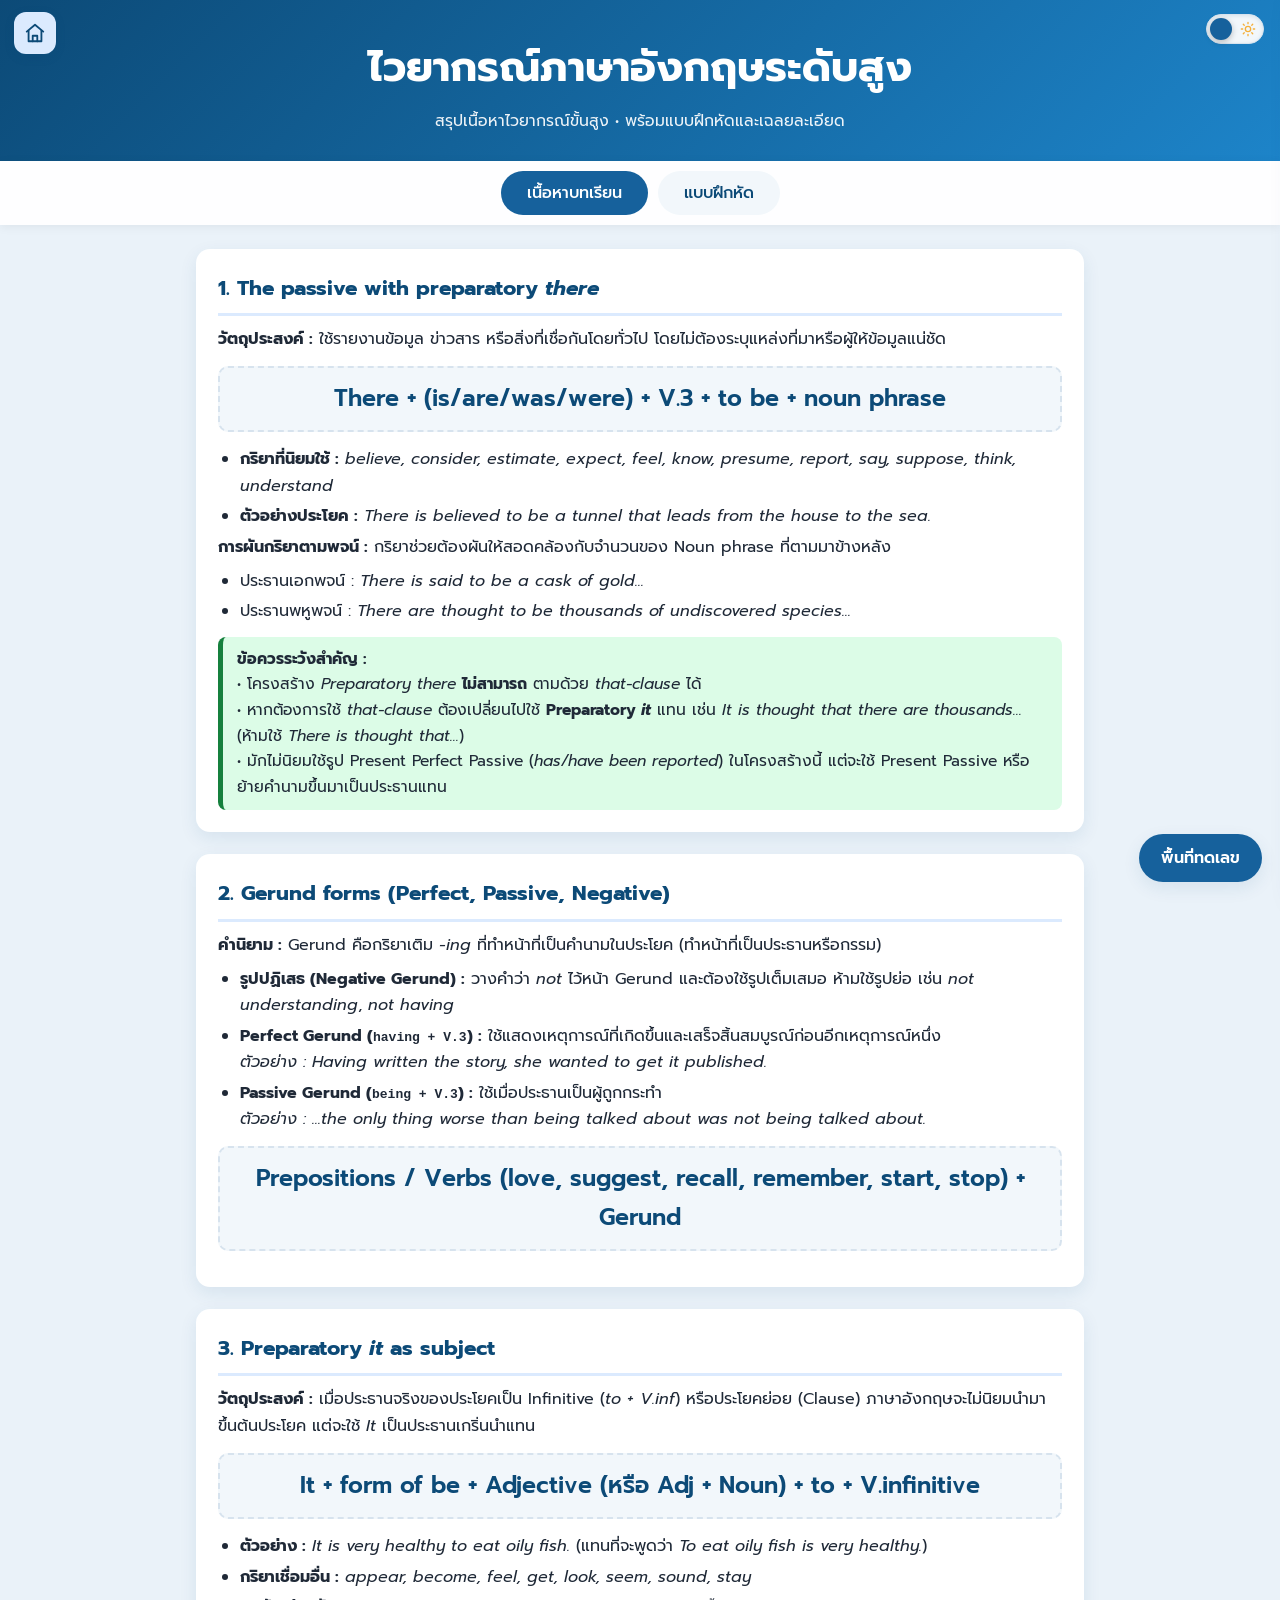
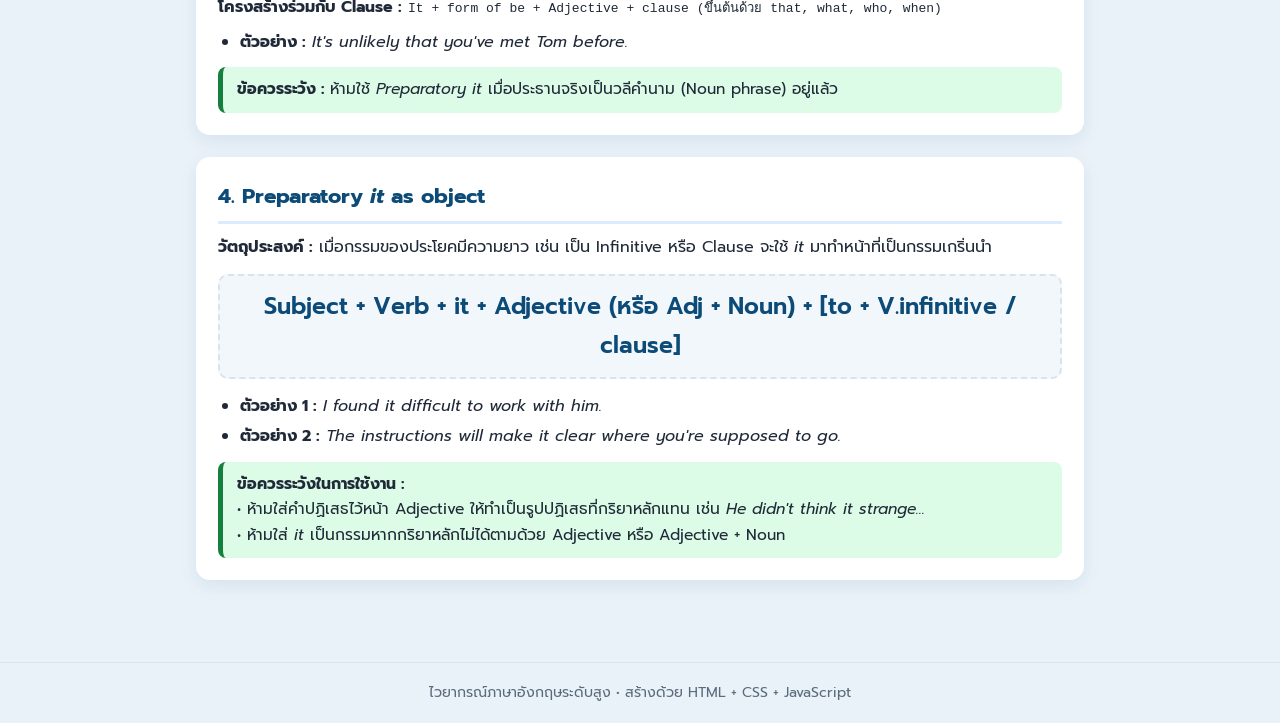
==== commit 693f821e: "Refactor english quiz to use the exact same dynamic quiz engine as physics.html with sub-tabs" ====
--- a/english.html
+++ b/english.html
@@ -14,120 +14,6 @@
   <link href="https://fonts.googleapis.com/css2?family=Prompt:wght@300;400;500;600;700&display=swap" rel="stylesheet" />
 
   <link rel="stylesheet" href="style.css" />
-  <style>
-    /* สไตล์เพิ่มเติมสำหรับแบบฝึกหัดและการเฉลยแบบ Interactive */
-    .quiz-container {
-      margin-top: 20px;
-    }
-    .quiz-section-title {
-      font-size: 1.5rem;
-      color: var(--accent);
-      margin: 32px 0 16px;
-      padding-bottom: 8px;
-      border-bottom: 2px solid var(--line, #e2e8f0);
-    }
-    .question-card {
-      background: var(--card, #ffffff);
-      border: 1px solid var(--line, #e2e8f0);
-      border-radius: 12px;
-      padding: 24px;
-      margin-bottom: 20px;
-      box-shadow: 0 4px 12px rgba(0,0,0,0.03);
-    }
-    .question-card h3 {
-      font-size: 1.1rem;
-      margin-bottom: 12px;
-      color: var(--ink);
-    }
-    .question-card .tag-badge {
-      display: inline-block;
-      background: var(--blue-100, rgba(37, 99, 235, 0.1));
-      color: var(--blue-900, var(--accent));
-      font-size: 0.8rem;
-      font-weight: 600;
-      padding: 4px 10px;
-      border-radius: 99px;
-      margin-bottom: 10px;
-    }
-    .quiz-panel { display: none; }
-    .quiz-panel.active { display: block; animation: fadeIn .35s ease; }
-
-    /* ตัวเลือกแบบ Interactive Clickable Cards */
-    .choices-grid {
-      display: grid;
-      gap: 10px;
-      margin: 14px 0 16px;
-    }
-    .choice-btn {
-      width: 100%;
-      text-align: left;
-      background: var(--field-bg, #fbfdff);
-      border: 1.5px solid var(--line, #d7e3ee);
-      border-radius: 10px;
-      padding: 12px 16px;
-      font-family: inherit;
-      font-size: 0.98rem;
-      color: var(--ink);
-      cursor: pointer;
-      display: flex;
-      align-items: center;
-      gap: 12px;
-      transition: all 0.2s ease;
-    }
-    .choice-btn:hover:not(:disabled) {
-      border-color: var(--blue-700, #16619c);
-      background: var(--blue-100, #dbeafe);
-    }
-    .choice-key {
-      display: grid;
-      place-items: center;
-      width: 28px;
-      height: 28px;
-      background: var(--soft-bg, #f2f7fb);
-      border-radius: 6px;
-      font-weight: 600;
-      color: var(--blue-900, #0c4a77);
-      flex-shrink: 0;
-    }
-    .choice-btn.correct {
-      background: var(--green-bg, #dcfce7) !important;
-      border-color: var(--green, #15803d) !important;
-      color: var(--green, #15803d) !important;
-    }
-    .choice-btn.correct .choice-key {
-      background: var(--green, #15803d);
-      color: #fff;
-    }
-    .choice-btn.wrong {
-      background: var(--red-bg, #fee2e2) !important;
-      border-color: var(--red, #dc2626) !important;
-      color: var(--red, #dc2626) !important;
-    }
-    .choice-btn.wrong .choice-key {
-      background: var(--red, #dc2626);
-      color: #fff;
-    }
-
-    /* กล่องแสดงผลลัพธ์และคำอธิบายทันที */
-    .feedback-box {
-      margin-top: 14px;
-      padding: 16px;
-      border-radius: 10px;
-      font-size: 0.95rem;
-      line-height: 1.6;
-      animation: fadeIn .3s ease;
-    }
-    .feedback-box.good {
-      background: var(--green-bg, #dcfce7);
-      border-left: 4px solid var(--green, #15803d);
-      color: var(--ink);
-    }
-    .feedback-box.bad {
-      background: var(--red-bg, #fee2e2);
-      border-left: 4px solid var(--red, #dc2626);
-      color: var(--ink);
-    }
-  </style>
 </head>
 
 <body>
@@ -246,352 +132,60 @@
 
     </section>
 
-    <!-- SECTION 2 : แบบฝึกหัด (20 ข้อ) -->
+    <!-- SECTION 2 : แบบฝึกหัด (Dynamic Rendering with Sub-tabs) -->
     <section id="quiz-section" class="page">
-      <div class="quiz-container">
-        <h2 class="quiz-section-title">แบบฝึกหัดทบทวนไวยากรณ์ (English Quiz - 20 ข้อ)</h2>
+      <!-- สลับแท็บย่อยในแบบฝึกหัด -->
+      <nav class="tabs" id="quiz-sub-tabs" style="margin-bottom: 24px; position: static; box-shadow: none;">
+        <button id="sub-tab-general" class="tab active">แบบฝึกหัดทั่วไป (10 ข้อ)</button>
+        <button id="sub-tab-exam" class="tab">แบบฝึกหัดสอบเข้า / IELTS (10 ข้อ)</button>
+      </nav>
 
-        <!-- สลับแท็บย่อยในแบบฝึกหัด -->
-        <nav class="tabs" id="quiz-sub-tabs" style="margin-bottom: 24px; position: static; box-shadow: none;">
-          <button id="sub-tab-general" class="tab active">แบบฝึกหัดทั่วไป (ข้อ 1-10)</button>
-          <button id="sub-tab-exam" class="tab">แบบฝึกหัดสอบเข้า / IELTS (ข้อ 11-20)</button>
-        </nav>
-
-        <!-- ==================== 1. ระดับพื้นฐาน (General Quiz) 10 ข้อ ==================== -->
-        <div id="quiz-general-panel" class="quiz-panel active">
-          <h3 style="color: var(--ink); margin: 0 0 16px;">1. ระดับพื้นฐาน (General Quiz)</h3>
-
-          <!-- ข้อ 1 -->
-          <div class="question-card" data-correct="1">
-            <span class="tag-badge">หัวข้อที่ 1: Preparatory There</span>
-            <h3>ข้อ 1: ______ believed to be a rare species of bird living in this remote forest.</h3>
-            <div class="choices">
-              <button class="choice-btn" data-index="0"><span class="choice-key">A</span><span>It is</span></button>
-              <button class="choice-btn" data-index="1"><span class="choice-key">B</span><span>There is</span></button>
-              <button class="choice-btn" data-index="2"><span class="choice-key">C</span><span>There are</span></button>
-              <button class="choice-btn" data-index="3"><span class="choice-key">D</span><span>They are</span></button>
-            </div>
-            <div class="feedback" hidden>
-              <b>ตอบ: B) There is</b><br>
-              <b>คำอธิบาย:</b> ใช้โครงสร้าง <i>There + is + believed to be + noun phrase</i> เนื่องจาก noun phrase (a rare species) เป็นเอกพจน์ จึงใช้ <i>is</i>
-            </div>
-          </div>
-
-          <!-- ข้อ 2 -->
-          <div class="question-card" data-correct="2">
-            <span class="tag-badge">หัวข้อที่ 2: Gerund Forms</span>
-            <h3>ข้อ 2: She was proud of ______ the national competition last year.</h3>
-            <div class="choices">
-              <button class="choice-btn" data-index="0"><span class="choice-key">A</span><span>win</span></button>
-              <button class="choice-btn" data-index="1"><span class="choice-key">B</span><span>winning</span></button>
-              <button class="choice-btn" data-index="2"><span class="choice-key">C</span><span>having won</span></button>
-              <button class="choice-btn" data-index="3"><span class="choice-key">D</span><span>being won</span></button>
-            </div>
-            <div class="feedback" hidden>
-              <b>ตอบ: C) having won</b><br>
-              <b>คำอธิบาย:</b> หลังบุพบท (of) ต้องใช้ Gerund และเหตุการณ์ชนะเกิดขึ้นเสร็จสิ้นก่อนความภูมิใจในปัจจุบัน จึงใช้ Perfect Gerund (<i>having + V.3</i>)
-            </div>
-          </div>
-
-          <!-- ข้อ 3 -->
-          <div class="question-card" data-correct="0">
-            <span class="tag-badge">หัวข้อที่ 2: Negative Gerund</span>
-            <h3>ข้อ 3: ______ the rules clearly caused a major misunderstanding among team members.</h3>
-            <div class="choices">
-              <button class="choice-btn" data-index="0"><span class="choice-key">A</span><span>Not explaining</span></button>
-              <button class="choice-btn" data-index="1"><span class="choice-key">B</span><span>Explaining not</span></button>
-              <button class="choice-btn" data-index="2"><span class="choice-key">C</span><span>Didn't explain</span></button>
-              <button class="choice-btn" data-index="3"><span class="choice-key">D</span><span>No explaining</span></button>
-            </div>
-            <div class="feedback" hidden>
-              <b>ตอบ: A) Not explaining</b><br>
-              <b>คำอธิบาย:</b> รูปปฏิเสธของ Gerund ต้องวางคำว่า <i>not</i> ไว้หน้า Gerund เสมอ (ห้ามใช้รูปย่อและห้ามไว้หลัง)
-            </div>
-          </div>
-
-          <!-- ข้อ 4 -->
-          <div class="question-card" data-correct="2">
-            <span class="tag-badge">หัวข้อที่ 3: Preparatory It (Subject)</span>
-            <h3>ข้อ 4: ______ is essential to submit your application before the deadline.</h3>
-            <div class="choices">
-              <button class="choice-btn" data-index="0"><span class="choice-key">A</span><span>There</span></button>
-              <button class="choice-btn" data-index="1"><span class="choice-key">B</span><span>This</span></button>
-              <button class="choice-btn" data-index="2"><span class="choice-key">C</span><span>It</span></button>
-              <button class="choice-btn" data-index="3"><span class="choice-key">D</span><span>That</span></button>
-            </div>
-            <div class="feedback" hidden>
-              <b>ตอบ: C) It</b><br>
-              <b>คำอธิบาย:</b> ใช้ Preparatory <i>it</i> เป็นประธานเกริ่นนำ เมื่อประธานแท้จริงอยู่ข้างหลังคือ Infinitive phrase (<i>to submit...</i>)
-            </div>
-          </div>
-
-          <!-- ข้อ 5 -->
-          <div class="question-card" data-correct="2">
-            <span class="tag-badge">หัวข้อที่ 4: Preparatory It (Object)</span>
-            <h3>ข้อ 5: I find ______ difficult to concentrate when listening to loud music.</h3>
-            <div class="choices">
-              <button class="choice-btn" data-index="0"><span class="choice-key">A</span><span>this</span></button>
-              <button class="choice-btn" data-index="1"><span class="choice-key">B</span><span>that</span></button>
-              <button class="choice-btn" data-index="2"><span class="choice-key">C</span><span>it</span></button>
-              <button class="choice-btn" data-index="3"><span class="choice-key">D</span><span>what</span></button>
-            </div>
-            <div class="feedback" hidden>
-              <b>ตอบ: C) it</b><br>
-              <b>คำอธิบาย:</b> ใช้ Preparatory <i>it</i> เป็นกรรมเกริ่นนำตามหลังกริยา (find) ก่อนตามด้วย Adjective (difficult) และ Infinitive phrase
-            </div>
-          </div>
-
-          <!-- ข้อ 6 -->
-          <div class="question-card" data-correct="2">
-            <span class="tag-badge">หัวข้อที่ 1: Preparatory There</span>
-            <h3>ข้อ 6: ______ thought to be several reasons for the sudden climate change.</h3>
-            <div class="choices">
-              <button class="choice-btn" data-index="0"><span class="choice-key">A</span><span>It is</span></button>
-              <button class="choice-btn" data-index="1"><span class="choice-key">B</span><span>There is</span></button>
-              <button class="choice-btn" data-index="2"><span class="choice-key">C</span><span>There are</span></button>
-              <button class="choice-btn" data-index="3"><span class="choice-key">D</span><span>They are</span></button>
-            </div>
-            <div class="feedback" hidden>
-              <b>ตอบ: C) There are</b><br>
-              <b>คำอธิบาย:</b> Noun phrase คือ "several reasons" เป็นพหูพจน์ กริยาจึงต้องใช้ <i>are thought to be</i>
-            </div>
-          </div>
-
-          <!-- ข้อ 7 -->
-          <div class="question-card" data-correct="2">
-            <span class="tag-badge">หัวข้อที่ 2: Passive Gerund</span>
-            <h3>ข้อ 7: He really dislikes ______ without being given a proper chance to explain.</h3>
-            <div class="choices">
-              <button class="choice-btn" data-index="0"><span class="choice-key">A</span><span>to judge</span></button>
-              <button class="choice-btn" data-index="1"><span class="choice-key">B</span><span>judging</span></button>
-              <button class="choice-btn" data-index="2"><span class="choice-key">C</span><span>being judged</span></button>
-              <button class="choice-btn" data-index="3"><span class="choice-key">D</span><span>having judged</span></button>
-            </div>
-            <div class="feedback" hidden>
-              <b>ตอบ: C) being judged</b><br>
-              <b>คำอธิบาย:</b> หลัง dislike ต้องตามด้วย Gerund และในบริบทนี้ประธานเป็นผู้ถูกตัดสิน จึงต้องใช้ Passive Gerund (<i>being + V.3</i>)
-            </div>
-          </div>
-
-          <!-- ข้อ 8 -->
-          <div class="question-card" data-correct="1">
-            <span class="tag-badge">หัวข้อที่ 3: Preparatory It (Subject)</span>
-            <h3>ข้อ 8: ______ seemed that nobody understood the complicated instructions.</h3>
-            <div class="choices">
-              <button class="choice-btn" data-index="0"><span class="choice-key">A</span><span>There</span></button>
-              <button class="choice-btn" data-index="1"><span class="choice-key">B</span><span>It</span></button>
-              <button class="choice-btn" data-index="2"><span class="choice-key">C</span><span>This</span></button>
-              <button class="choice-btn" data-index="3"><span class="choice-key">D</span><span>What</span></button>
-            </div>
-            <div class="feedback" hidden>
-              <b>ตอบ: B) It</b><br>
-              <b>คำอธิบาย:</b> โครงสร้าง <i>It + seemed + that-clause</i> ใช้เกริ่นนำประโยคย่อยที่เป็นประธานแท้จริง
-            </div>
-          </div>
-
-          <!-- ข้อ 9 -->
-          <div class="question-card" data-correct="2">
-            <span class="tag-badge">หัวข้อที่ 4: Preparatory It (Object)</span>
-            <h3>ข้อ 9: We consider ______ important to protect our personal data online.</h3>
-            <div class="choices">
-              <button class="choice-btn" data-index="0"><span class="choice-key">A</span><span>this</span></button>
-              <button class="choice-btn" data-index="1"><span class="choice-key">B</span><span>that</span></button>
-              <button class="choice-btn" data-index="2"><span class="choice-key">C</span><span>it</span></button>
-              <button class="choice-btn" data-index="3"><span class="choice-key">D</span><span>them</span></button>
-            </div>
-            <div class="feedback" hidden>
-              <b>ตอบ: C) it</b><br>
-              <b>คำอธิบาย:</b> ใช้ <i>it</i> เป็นกรรมเกริ่นนำก่อน Adjective (important) และ to-infinitive phrase
-            </div>
-          </div>
-
-          <!-- ข้อ 10 -->
-          <div class="question-card" data-correct="1">
-            <span class="tag-badge">หัวข้อที่ 2: Gerund after Prepositions</span>
-            <h3>ข้อ 10: Instead of ______, she decided to talk directly to the manager.</h3>
-            <div class="choices">
-              <button class="choice-btn" data-index="0"><span class="choice-key">A</span><span>complain</span></button>
-              <button class="choice-btn" data-index="1"><span class="choice-key">B</span><span>complaining</span></button>
-              <button class="choice-btn" data-index="2"><span class="choice-key">C</span><span>complained</span></button>
-              <button class="choice-btn" data-index="3"><span class="choice-key">D</span><span>having complain</span></button>
-            </div>
-            <div class="feedback" hidden>
-              <b>ตอบ: B) complaining</b><br>
-              <b>คำอธิบาย:</b> หลังบุพบท (instead of) ต้องตามด้วยกริยาเติม <i>-ing</i> (Gerund) เสมอ
-            </div>
+      <div id="quiz-box" class="card"></div>
+      <div id="result-box" class="card result-card" hidden>
+        <h2>สรุปผลคะแนน</h2>
+        <div id="score-ring" class="score-ring">
+          <div class="score-inner">
+            <span id="score-percent">0%</span>
+            <small id="score-text">0/0 คะแนน</small>
           </div>
         </div>
-
-
-        <!-- ==================== 2. ระดับสอบเข้าและเก็งข้อสอบสากล (Exam Prep) 10 ข้อ ==================== -->
-        <div id="quiz-exam-panel" class="quiz-panel" hidden>
-          <h3 style="color: var(--ink); margin: 0 0 16px;">2. ระดับสอบเข้าและเก็งข้อสอบสากล (Exam Prep)</h3>
-
-          <!-- ข้อ 11 -->
-          <div class="question-card" data-correct="2">
-            <span class="tag-badge">แนวข้อสอบ: A-Level English</span>
-            <h3>ข้อ 11: Which of the following sentences is grammatically INCORRECT?</h3>
-            <div class="choices">
-              <button class="choice-btn" data-index="0"><span class="choice-key">A</span><span>There are reported to be several new planets discovered recently.</span></button>
-              <button class="choice-btn" data-index="1"><span class="choice-key">B</span><span>It is thought that there are thousands of stars in the galaxy.</span></button>
-              <button class="choice-btn" data-index="2"><span class="choice-key">C</span><span>There is believed that the ancient artifact dates back to 500 BC.</span></button>
-              <button class="choice-btn" data-index="3"><span class="choice-key">D</span><span>Thousands of species are thought to exist in the Amazon rainforest.</span></button>
-            </div>
-            <div class="feedback" hidden>
-              <b>ตอบ: C) There is believed that the ancient artifact dates back to 500 BC.</b><br>
-              <b>คำอธิบาย:</b> โครงสร้าง <i>Preparatory there</i> ห้ามตามด้วย <i>that-clause</i> เด็ดขาด (ต้องใช้ <i>It is believed that...</i> แทน) ข้อ C จึงผิดหลักไวยากรณ์
-            </div>
-          </div>
-
-          <!-- ข้อ 12 -->
-          <div class="question-card" data-correct="1">
-            <span class="tag-badge">แนวข้อสอบ: TGAT English</span>
-            <h3>ข้อ 12: Due to her exceptional performance, she couldn't help ______ when the director offered her the leading role.</h3>
-            <div class="choices">
-              <button class="choice-btn" data-index="0"><span class="choice-key">A</span><span>cry</span></button>
-              <button class="choice-btn" data-index="1"><span class="choice-key">B</span><span>crying</span></button>
-              <button class="choice-btn" data-index="2"><span class="choice-key">C</span><span>being cried</span></button>
-              <button class="choice-btn" data-index="3"><span class="choice-key">D</span><span>having cried</span></button>
-            </div>
-            <div class="feedback" hidden>
-              <b>ตอบ: B) crying</b><br>
-              <b>คำอธิบาย:</b> สำนวน <i>couldn't help</i> ต้องตามด้วยกริยาเติม <i>-ing</i> (Gerund) เสมอ หมายถึง "อดไม่ได้ที่จะ..."
-            </div>
-          </div>
-
-          <!-- ข้อ 13 -->
-          <div class="question-card" data-correct="1">
-            <span class="tag-badge">แนวข้อสอบ: IELTS Reading & Grammar</span>
-            <h3>ข้อ 13: Many scientists consider ______ vital to preserve endangered ecosystems before it is too late.</h3>
-            <div class="choices">
-              <button class="choice-btn" data-index="0"><span class="choice-key">A</span><span>this</span></button>
-              <button class="choice-btn" data-index="1"><span class="choice-key">B</span><span>it</span></button>
-              <button class="choice-btn" data-index="2"><span class="choice-key">C</span><span>that</span></button>
-              <button class="choice-btn" data-index="3"><span class="choice-key">D</span><span>what</span></button>
-            </div>
-            <div class="feedback" hidden>
-              <b>ตอบ: B) it</b><br>
-              <b>คำอธิบาย:</b> ใช้ Preparatory <i>it</i> เป็นกรรมรองรับโครงสร้าง <i>Subject + consider + it + Adj (vital) + to-infinitive (to preserve...)</i>
-            </div>
-          </div>
-
-          <!-- ข้อ 14 -->
-          <div class="question-card" data-correct="1">
-            <span class="tag-badge">แนวข้อสอบ: Advanced University Entrance</span>
-            <h3>ข้อ 14: ______ denied that economic inflation has severely impacted small businesses nationwide.</h3>
-            <div class="choices">
-              <button class="choice-btn" data-index="0"><span class="choice-key">A</span><span>There is</span></button>
-              <button class="choice-btn" data-index="1"><span class="choice-key">B</span><span>It is</span></button>
-              <button class="choice-btn" data-index="2"><span class="choice-key">C</span><span>There are</span></button>
-              <button class="choice-btn" data-index="3"><span class="choice-key">D</span><span>It has</span></button>
-            </div>
-            <div class="feedback" hidden>
-              <b>ตอบ: B) It is</b><br>
-              <b>คำอธิบาย:</b> เมื่อตามด้วย <i>that-clause</i> ในรูปแบบ Passive ของกริยารายงาน จะต้องใช้ <i>It is denied that...</i> (ห้ามใช้ There is denied)
-            </div>
-          </div>
-
-          <!-- ข้อ 15 -->
-          <div class="question-card" data-correct="1">
-            <span class="tag-badge">แนวข้อสอบ: IELTS Writing Structure</span>
-            <h3>ข้อ 15: Rather than blaming others, she took full responsibility for ______ the confidential report incorrectly.</h3>
-            <div class="choices">
-              <button class="choice-btn" data-index="0"><span class="choice-key">A</span><span>file</span></button>
-              <button class="choice-btn" data-index="1"><span class="choice-key">B</span><span>having filed</span></button>
-              <button class="choice-btn" data-index="2"><span class="choice-key">C</span><span>have filed</span></button>
-              <button class="choice-btn" data-index="3"><span class="choice-key">D</span><span>being filed</span></button>
-            </div>
-            <div class="feedback" hidden>
-              <b>ตอบ: B) having filed</b><br>
-              <b>คำอธิบาย:</b> หลังบุพบท (for) ต้องใช้ Gerund และการกระทำยื่นรายงานผิดเกิดขึ้นก่อนในอดีต จึงใช้ Perfect Gerund (<i>having + V.3</i>)
-            </div>
-          </div>
-
-          <!-- ข้อ 16 -->
-          <div class="question-card" data-correct="2">
-            <span class="tag-badge">แนวข้อสอบ: CU-TEP / TU-GET (Advanced)</span>
-            <h3>ข้อ 16: The board made ______ clear that no exceptions would be made for late submissions.</h3>
-            <div class="choices">
-              <button class="choice-btn" data-index="0"><span class="choice-key">A</span><span>this</span></button>
-              <button class="choice-btn" data-index="1"><span class="choice-key">B</span><span>that</span></button>
-              <button class="choice-btn" data-index="2"><span class="choice-key">C</span><span>it</span></button>
-              <button class="choice-btn" data-index="3"><span class="choice-key">D</span><span>what</span></button>
-            </div>
-            <div class="feedback" hidden>
-              <b>ตอบ: C) it</b><br>
-              <b>คำอธิบาย:</b> โครงสร้าง <i>Subject + made + it + Adj (clear) + that-clause</i> ใช้ Preparatory <i>it</i> เป็นกรรมเกริ่นนำก่อน that-clause
-            </div>
-          </div>
-
-          <!-- ข้อ 17 -->
-          <div class="question-card" data-correct="1">
-            <span class="tag-badge">แนวข้อสอบ: A-Level English Grammar</span>
-            <h3>ข้อ 17: ______ estimated that over one million tourists visit this historical landmark every year.</h3>
-            <div class="choices">
-              <button class="choice-btn" data-index="0"><span class="choice-key">A</span><span>There is</span></button>
-              <button class="choice-btn" data-index="1"><span class="choice-key">B</span><span>It is</span></button>
-              <button class="choice-btn" data-index="2"><span class="choice-key">C</span><span>They are</span></button>
-              <button class="choice-btn" data-index="3"><span class="choice-key">D</span><span>There are</span></button>
-            </div>
-            <div class="feedback" hidden>
-              <b>ตอบ: B) It is</b><br>
-              <b>คำอธิบาย:</b> เมื่อตามด้วย <i>that-clause</i> (over one million tourists visit...) ต้องใช้โครงสร้าง <i>It is estimated that...</i>
-            </div>
-          </div>
-
-          <!-- ข้อ 18 -->
-          <div class="question-card" data-correct="2">
-            <span class="tag-badge">แนวข้อสอบ: IELTS Advanced Grammar</span>
-            <h3>ข้อ 18: ______ known to be several underground water reservoirs beneath the desert surface.</h3>
-            <div class="choices">
-              <button class="choice-btn" data-index="0"><span class="choice-key">A</span><span>It is</span></button>
-              <button class="choice-btn" data-index="1"><span class="choice-key">B</span><span>There is</span></button>
-              <button class="choice-btn" data-index="2"><span class="choice-key">C</span><span>There are</span></button>
-              <button class="choice-btn" data-index="3"><span class="choice-key">D</span><span>They are</span></button>
-            </div>
-            <div class="feedback" hidden>
-              <b>ตอบ: C) There are</b><br>
-              <b>คำอธิบาย:</b> ใช้โครงสร้าง <i>There + are + known to be + noun phrase</i> โดยสอดคล้องกับพจน์ของ "several underground water reservoirs" (พหูพจน์)
-            </div>
-          </div>
-
-          <!-- ข้อ 19 -->
-          <div class="question-card" data-correct="1">
-            <span class="tag-badge">แนวข้อสอบ: TGAT / Senior High School</span>
-            <h3>ข้อ 19: She was worried about ______ about her mistake in front of the entire department.</h3>
-            <div class="choices">
-              <button class="choice-btn" data-index="0"><span class="choice-key">A</span><span>laughing</span></button>
-              <button class="choice-btn" data-index="1"><span class="choice-key">B</span><span>being laughed</span></button>
-              <button class="choice-btn" data-index="2"><span class="choice-key">C</span><span>having laughed</span></button>
-              <button class="choice-btn" data-index="3"><span class="choice-key">D</span><span>laugh</span></button>
-            </div>
-            <div class="feedback" hidden>
-              <b>ตอบ: B) being laughed</b><br>
-              <b>คำอธิบาย:</b> หลังบุพบท about ใช้ Gerund และประธานเป็นผู้ถูกหัวเราะเยาะ จึงใช้ Passive Gerund (<i>being + V.3</i>)
-            </div>
-          </div>
-
-          <!-- ข้อ 20 -->
-          <div class="question-card" data-correct="2">
-            <span class="tag-badge">แนวข้อสอบ: A-Level / University Entrance</span>
-            <h3>ข้อ 20: Residents found ______ surprising that the local government approved the construction project so quickly.</h3>
-            <div class="choices">
-              <button class="choice-btn" data-index="0"><span class="choice-key">A</span><span>this</span></button>
-              <button class="choice-btn" data-index="1"><span class="choice-key">B</span><span>that</span></button>
-              <button class="choice-btn" data-index="2"><span class="choice-key">C</span><span>it</span></button>
-              <button class="choice-btn" data-index="3"><span class="choice-key">D</span><span>what</span></button>
-            </div>
-            <div class="feedback" hidden>
-              <b>ตอบ: C) it</b><br>
-              <b>คำอธิบาย:</b> โครงสร้าง <i>Subject + found + it + Adj (surprising) + that-clause</i> ใช้ Preparatory <i>it</i> เป็นกรรมเกริ่นนำ
-            </div>
-          </div>
-        </div>
-
+        <p id="result-message" class="result-message"></p>
+        <button id="retry-btn" class="btn-primary">ทำแบบฝึกหัดอีกครั้ง</button>
       </div>
     </section>
 
   </main>
+
+  <!-- พื้นที่ทดเลขและวาดรูป -->
+  <button id="pad-toggle" class="pad-toggle">พื้นที่ทดเลข</button>
+  <aside id="scratchpad" aria-hidden="true">
+    <div class="pad-head">
+      <h3>พื้นที่ทดเลขและวาดรูป</h3>
+      <button id="pad-close" class="pad-close" aria-label="ปิด">×</button>
+    </div>
+    <div class="toolbar">
+      <button id="pen-btn" class="tool-btn active">ปากกา</button>
+      <button id="eraser-btn" class="tool-btn">ยางลบ</button>
+      <label class="size-control">ขนาด
+        <input type="range" id="brush-size" min="1" max="30" value="3" />
+        <span id="size-value">3</span>
+      </label>
+      <span class="swatches">
+        <button class="swatch active" data-color="#1e293b" style="background:#1e293b" aria-label="สีดำ"></button>
+        <button class="swatch" data-color="#dc2626" style="background:#dc2626" aria-label="สีแดง"></button>
+        <button class="swatch" data-color="#2563eb" style="background:#2563eb" aria-label="สีน้ำเงิน"></button>
+        <button class="swatch" data-color="#16a34a" style="background:#16a34a" aria-label="สีเขียว"></button>
+      </span>
+      <button id="undo-btn" class="tool-btn">ย้อนกลับ</button>
+      <button id="clear-btn" class="tool-btn danger">ล้าง</button>
+    </div>
+    <canvas id="sketch-canvas"></canvas>
+    <label class="type-label" for="calc-editor">พิมพ์ทดโน้ตได้เลย</label>
+    <div id="calc-editor" class="calc-editor" contenteditable="true" spellcheck="false"
+      data-placeholder="พิมพ์โน้ตหรือบันทึกช่วยจำที่นี่..."></div>
+  </aside>
+
+  <div id="brush-cursor" hidden></div>
 
   <!-- ส่วนท้ายเว็บ -->
   <footer class="site-footer">
@@ -599,87 +193,5 @@
   </footer>
 
   <script src="script.js"></script>
-  <script>
-    /* ระบบสลับแท็บ (Tabs Navigation) ในหน้า english.html */
-    const tabLesson = document.getElementById("tab-lesson");
-    const tabQuiz = document.getElementById("tab-quiz");
-    const lessonSection = document.getElementById("lesson-section");
-    const quizSection = document.getElementById("quiz-section");
-
-    if (tabLesson && tabQuiz && lessonSection && quizSection) {
-      tabLesson.addEventListener("click", () => {
-        tabLesson.classList.add("active");
-        tabQuiz.classList.remove("active");
-        lessonSection.classList.add("active");
-        quizSection.classList.remove("active");
-        window.scrollTo({ top: 0, behavior: "smooth" });
-      });
-
-      tabQuiz.addEventListener("click", () => {
-        tabQuiz.classList.add("active");
-        tabLesson.classList.remove("active");
-        quizSection.classList.add("active");
-        lessonSection.classList.remove("active");
-        window.scrollTo({ top: 0, behavior: "smooth" });
-      });
-    }
-
-    /* ระบบสลับแท็บย่อยภายในแบบฝึกหัด (แบบฝึกหัดทั่วไป vs แบบฝึกหัดสอบเข้า / IELTS) */
-    const subTabGeneral = document.getElementById("sub-tab-general");
-    const subTabExam = document.getElementById("sub-tab-exam");
-    const quizGeneralPanel = document.getElementById("quiz-general-panel");
-    const quizExamPanel = document.getElementById("quiz-exam-panel");
-
-    if (subTabGeneral && subTabExam && quizGeneralPanel && quizExamPanel) {
-      subTabGeneral.addEventListener("click", () => {
-        subTabGeneral.classList.add("active");
-        subTabExam.classList.remove("active");
-        quizGeneralPanel.classList.add("active");
-        quizGeneralPanel.hidden = false;
-        quizExamPanel.classList.remove("active");
-        quizExamPanel.hidden = true;
-      });
-
-      subTabExam.addEventListener("click", () => {
-        subTabExam.classList.add("active");
-        subTabGeneral.classList.remove("active");
-        quizExamPanel.classList.add("active");
-        quizExamPanel.hidden = false;
-        quizGeneralPanel.classList.remove("active");
-        quizGeneralPanel.hidden = true;
-      });
-    }
-
-    /* ระบบตรวจคำตอบแบบ Interactive ทันทีเมื่อคลิกตัวเลือก (เปิดคำอธิบายทันที) */
-    document.querySelectorAll(".question-card").forEach((card) => {
-      const correctIdx = parseInt(card.dataset.correct, 10);
-      const choiceBtns = card.querySelectorAll(".choice-btn");
-      const feedbackBox = card.querySelector(".feedback");
-
-      choiceBtns.forEach((btn) => {
-        btn.addEventListener("click", () => {
-          if (card.classList.contains("answered")) return;
-          card.classList.add("answered");
-
-          const selectedIdx = parseInt(btn.dataset.index, 10);
-          const isCorrect = selectedIdx === correctIdx;
-
-          choiceBtns.forEach((b, i) => {
-            b.disabled = true;
-            if (i === correctIdx) {
-              b.classList.add("correct");
-            } else if (i === selectedIdx && !isCorrect) {
-              b.classList.add("wrong");
-            }
-          });
-
-          if (feedbackBox) {
-            feedbackBox.hidden = false;
-            feedbackBox.classList.add(isCorrect ? "good" : "bad");
-          }
-        });
-      });
-    });
-  </script>
 </body>
 </html>
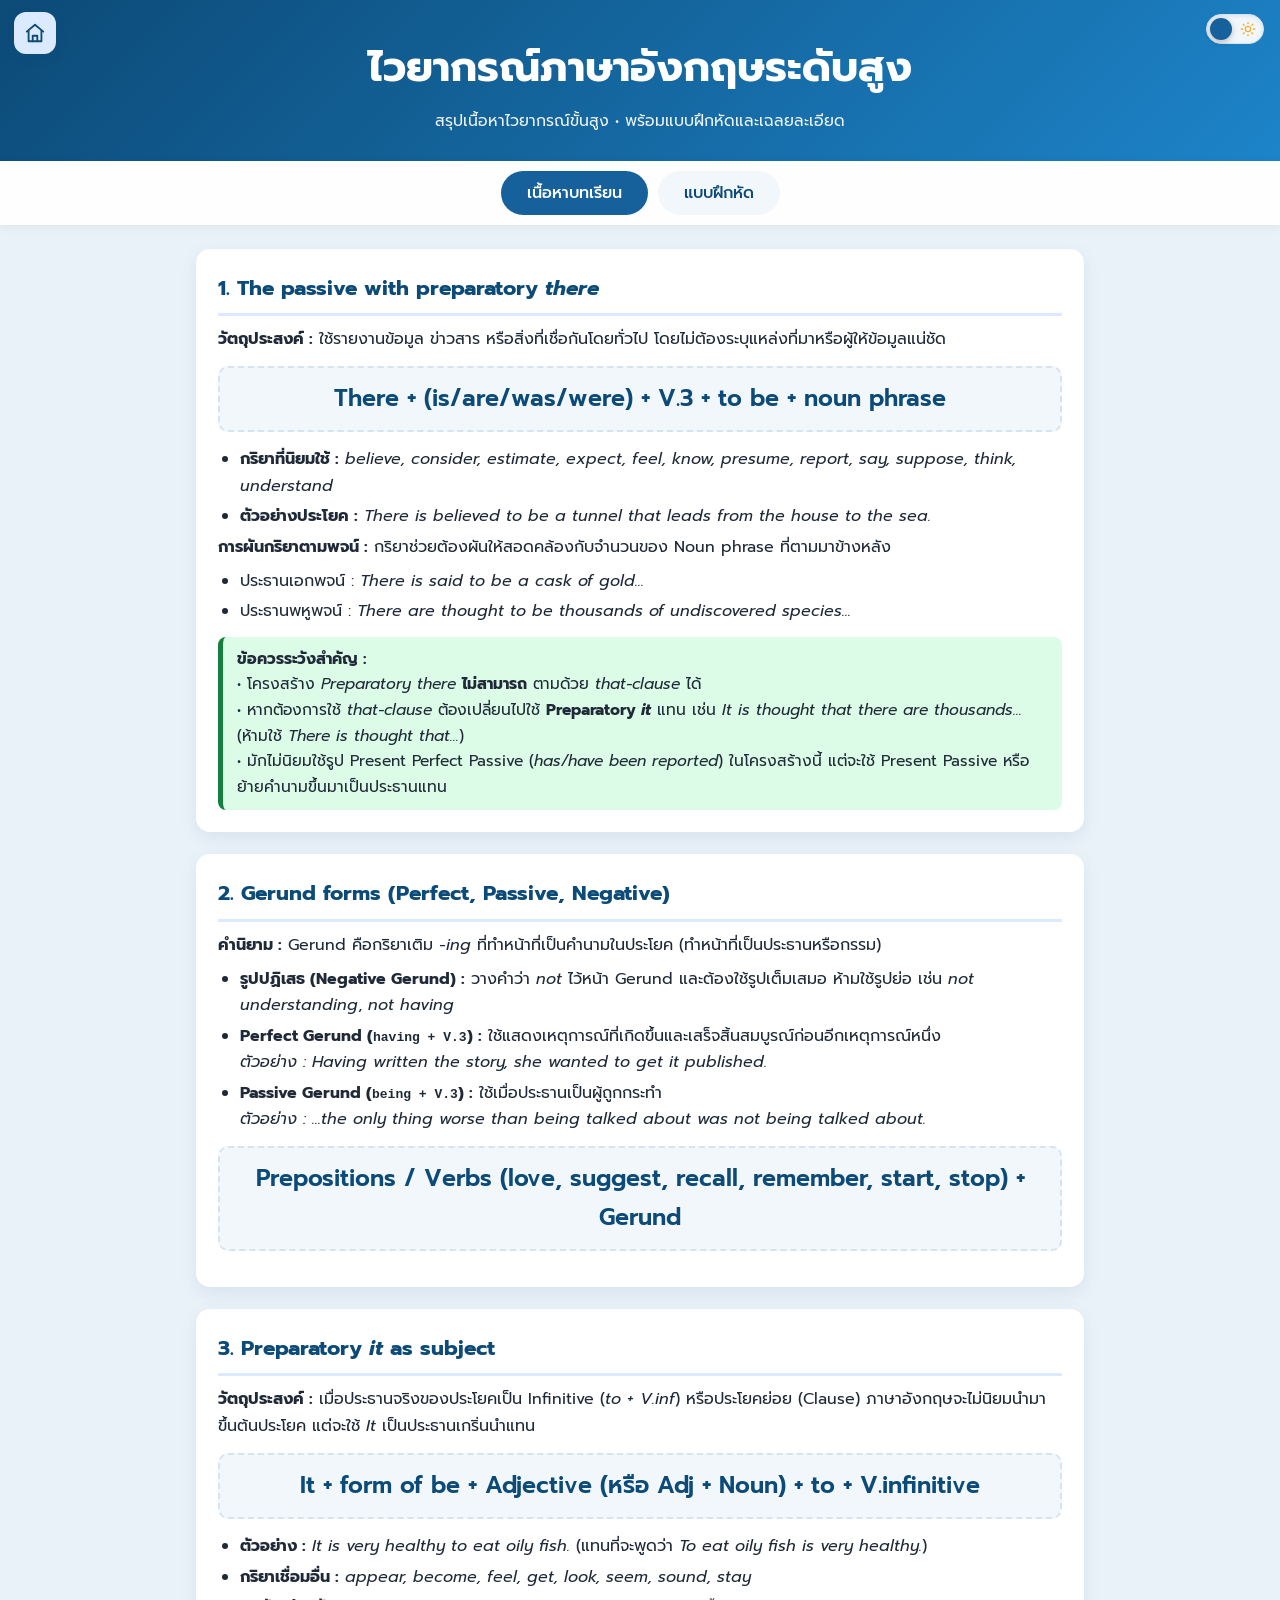
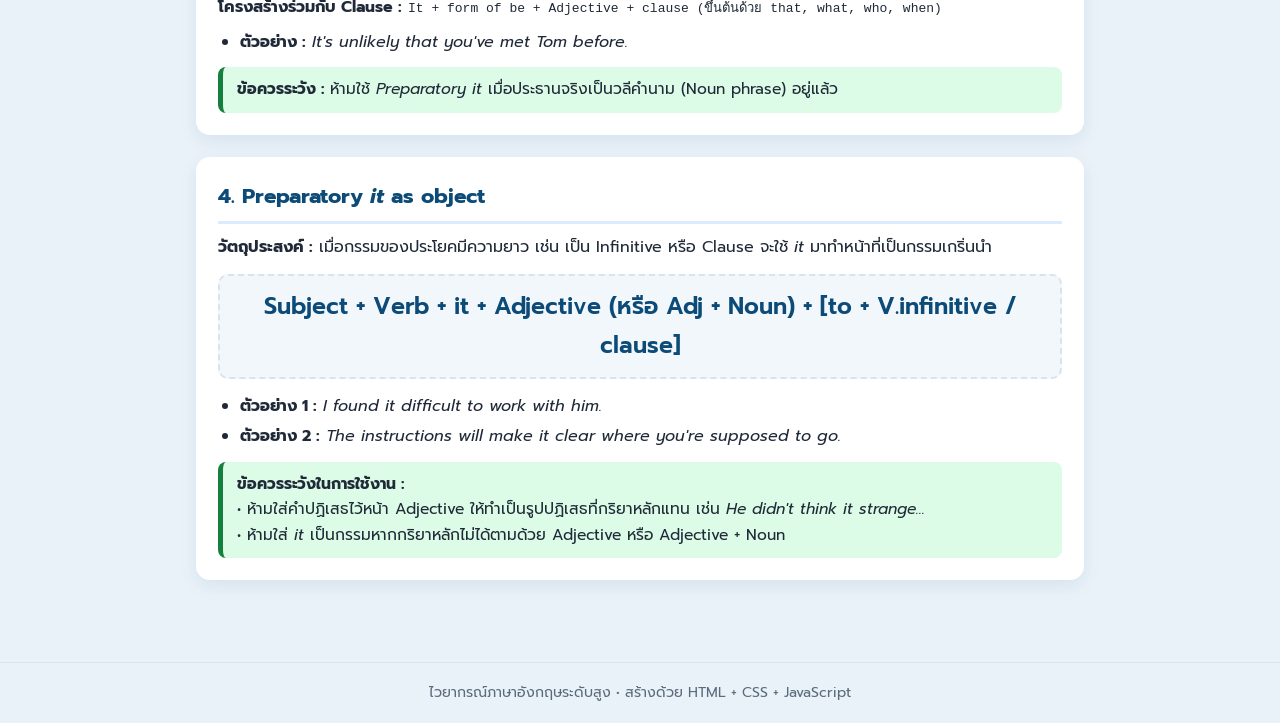
==== commit 9a231012: "Remove scratchpad from english.html and preserve sub-tab quiz state when switching" ====
--- a/english.html
+++ b/english.html
@@ -156,36 +156,7 @@
 
   </main>
 
-  <!-- พื้นที่ทดเลขและวาดรูป -->
-  <button id="pad-toggle" class="pad-toggle">พื้นที่ทดเลข</button>
-  <aside id="scratchpad" aria-hidden="true">
-    <div class="pad-head">
-      <h3>พื้นที่ทดเลขและวาดรูป</h3>
-      <button id="pad-close" class="pad-close" aria-label="ปิด">×</button>
-    </div>
-    <div class="toolbar">
-      <button id="pen-btn" class="tool-btn active">ปากกา</button>
-      <button id="eraser-btn" class="tool-btn">ยางลบ</button>
-      <label class="size-control">ขนาด
-        <input type="range" id="brush-size" min="1" max="30" value="3" />
-        <span id="size-value">3</span>
-      </label>
-      <span class="swatches">
-        <button class="swatch active" data-color="#1e293b" style="background:#1e293b" aria-label="สีดำ"></button>
-        <button class="swatch" data-color="#dc2626" style="background:#dc2626" aria-label="สีแดง"></button>
-        <button class="swatch" data-color="#2563eb" style="background:#2563eb" aria-label="สีน้ำเงิน"></button>
-        <button class="swatch" data-color="#16a34a" style="background:#16a34a" aria-label="สีเขียว"></button>
-      </span>
-      <button id="undo-btn" class="tool-btn">ย้อนกลับ</button>
-      <button id="clear-btn" class="tool-btn danger">ล้าง</button>
-    </div>
-    <canvas id="sketch-canvas"></canvas>
-    <label class="type-label" for="calc-editor">พิมพ์ทดโน้ตได้เลย</label>
-    <div id="calc-editor" class="calc-editor" contenteditable="true" spellcheck="false"
-      data-placeholder="พิมพ์โน้ตหรือบันทึกช่วยจำที่นี่..."></div>
-  </aside>
 
-  <div id="brush-cursor" hidden></div>
 
   <!-- ส่วนท้ายเว็บ -->
   <footer class="site-footer">
--- a/style.css
+++ b/style.css
@@ -178,6 +178,17 @@
 .key-point {
   background: var(--accent); color: #fff;
   border-radius: 10px; padding: 10px 14px; margin-top: 12px;
+}
+
+.tag-badge {
+  display: inline-block;
+  background: var(--blue-150, var(--blue-100));
+  color: var(--blue-900);
+  font-size: 0.8rem;
+  font-weight: 600;
+  padding: 4px 10px;
+  border-radius: 99px;
+  margin-bottom: 10px;
 }
 
 .figure { text-align: center; margin: 14px 0; }
